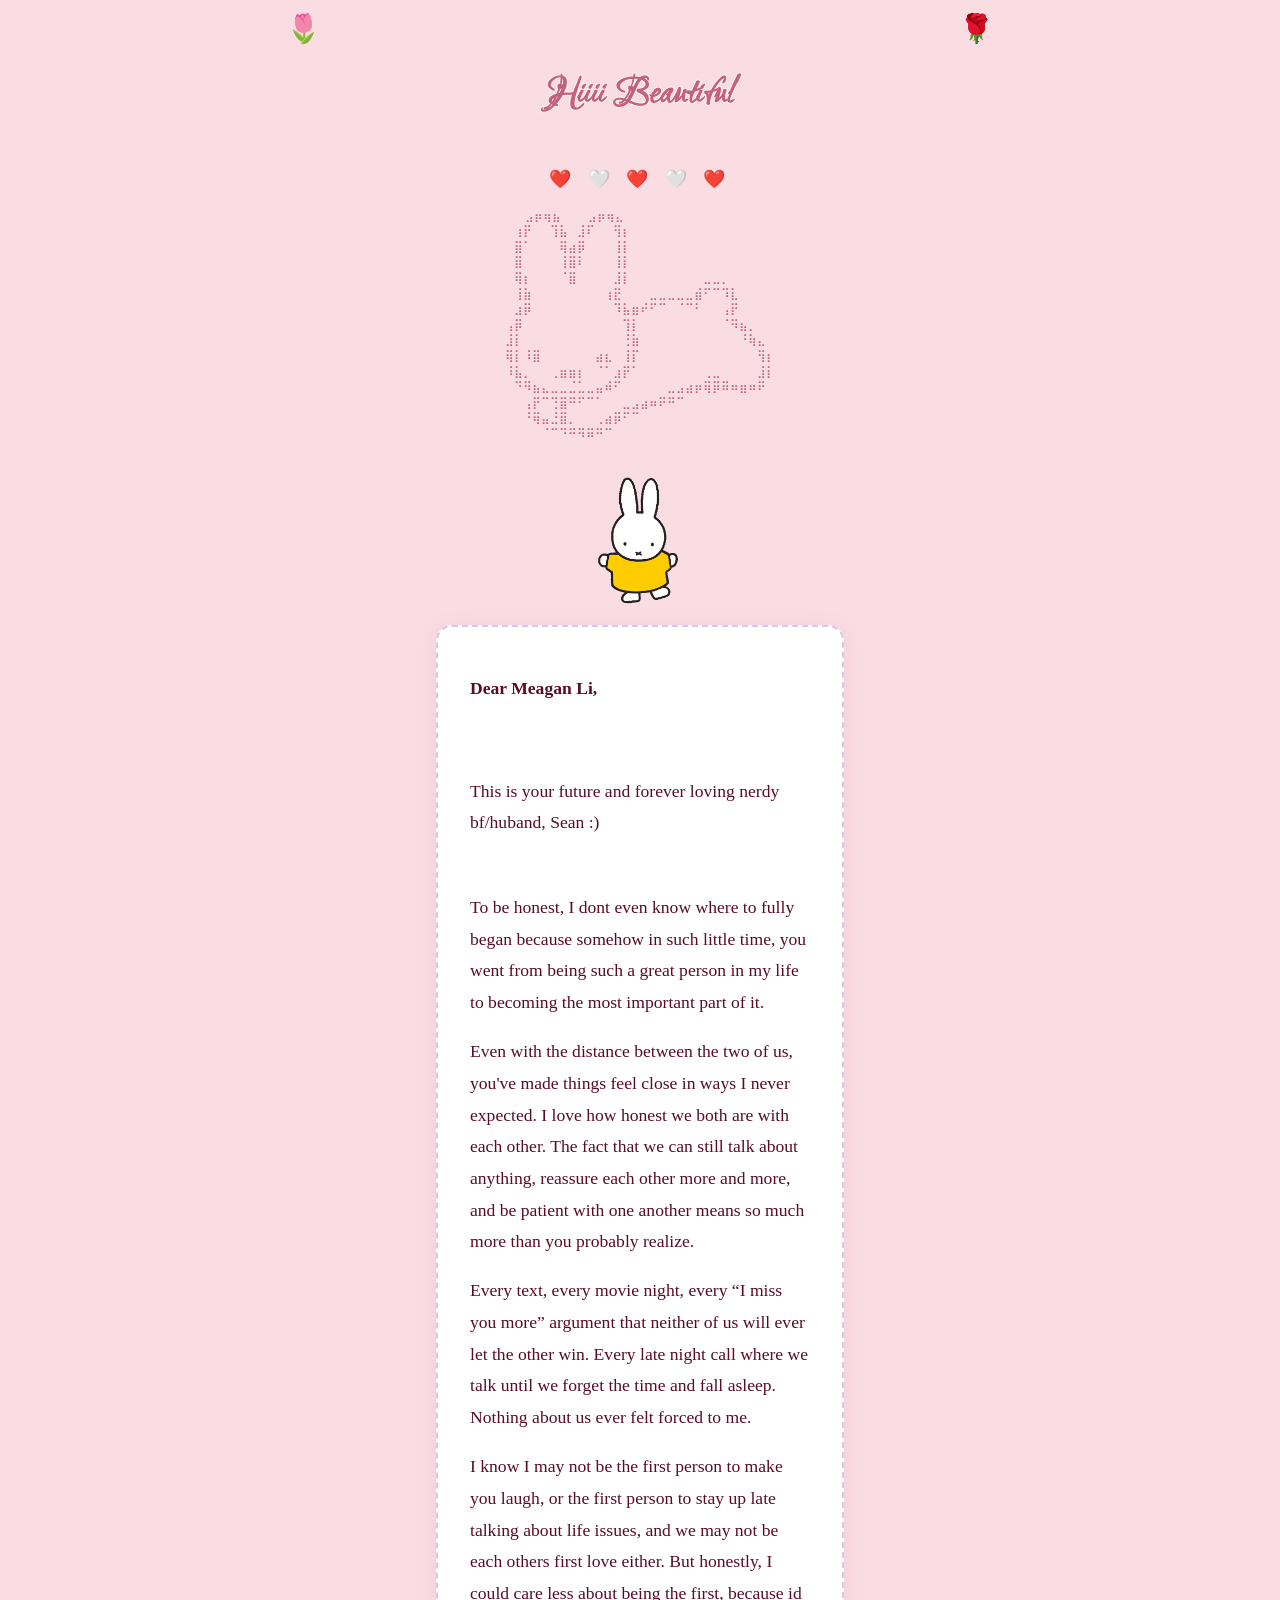
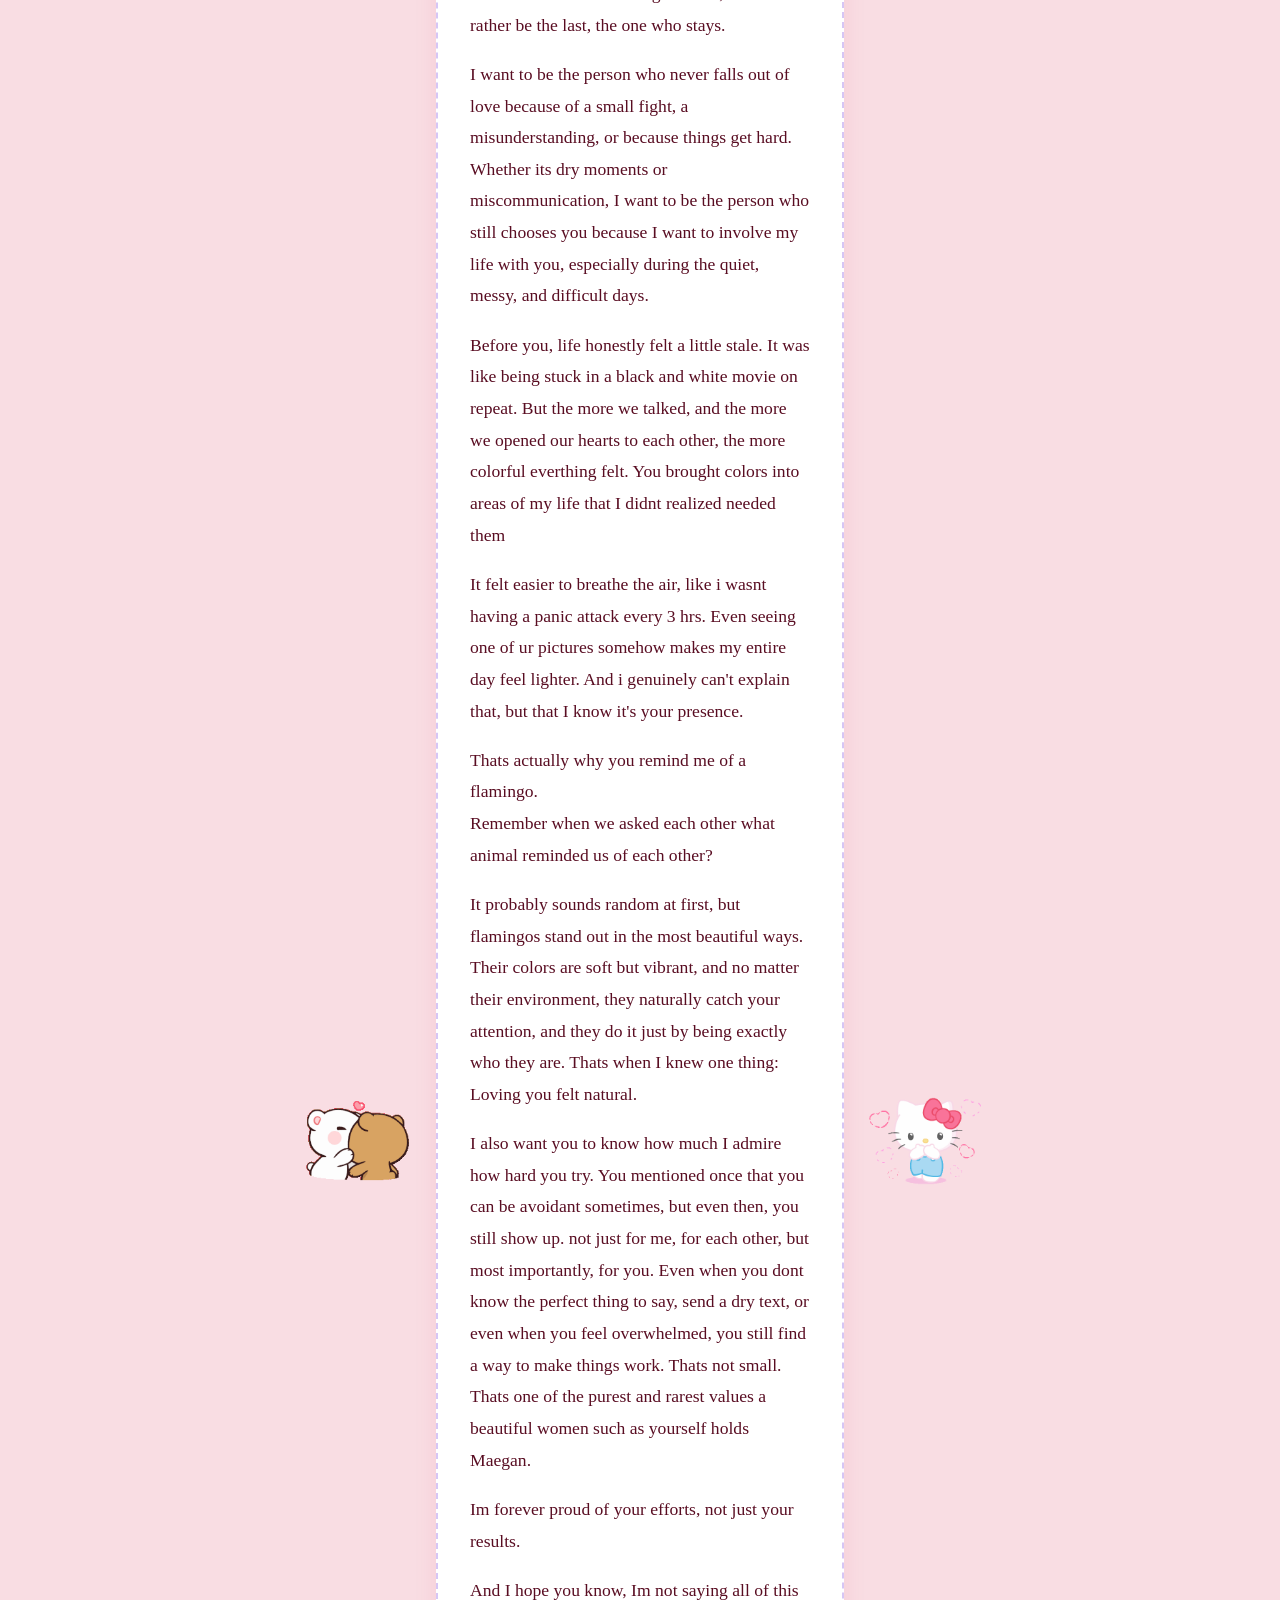
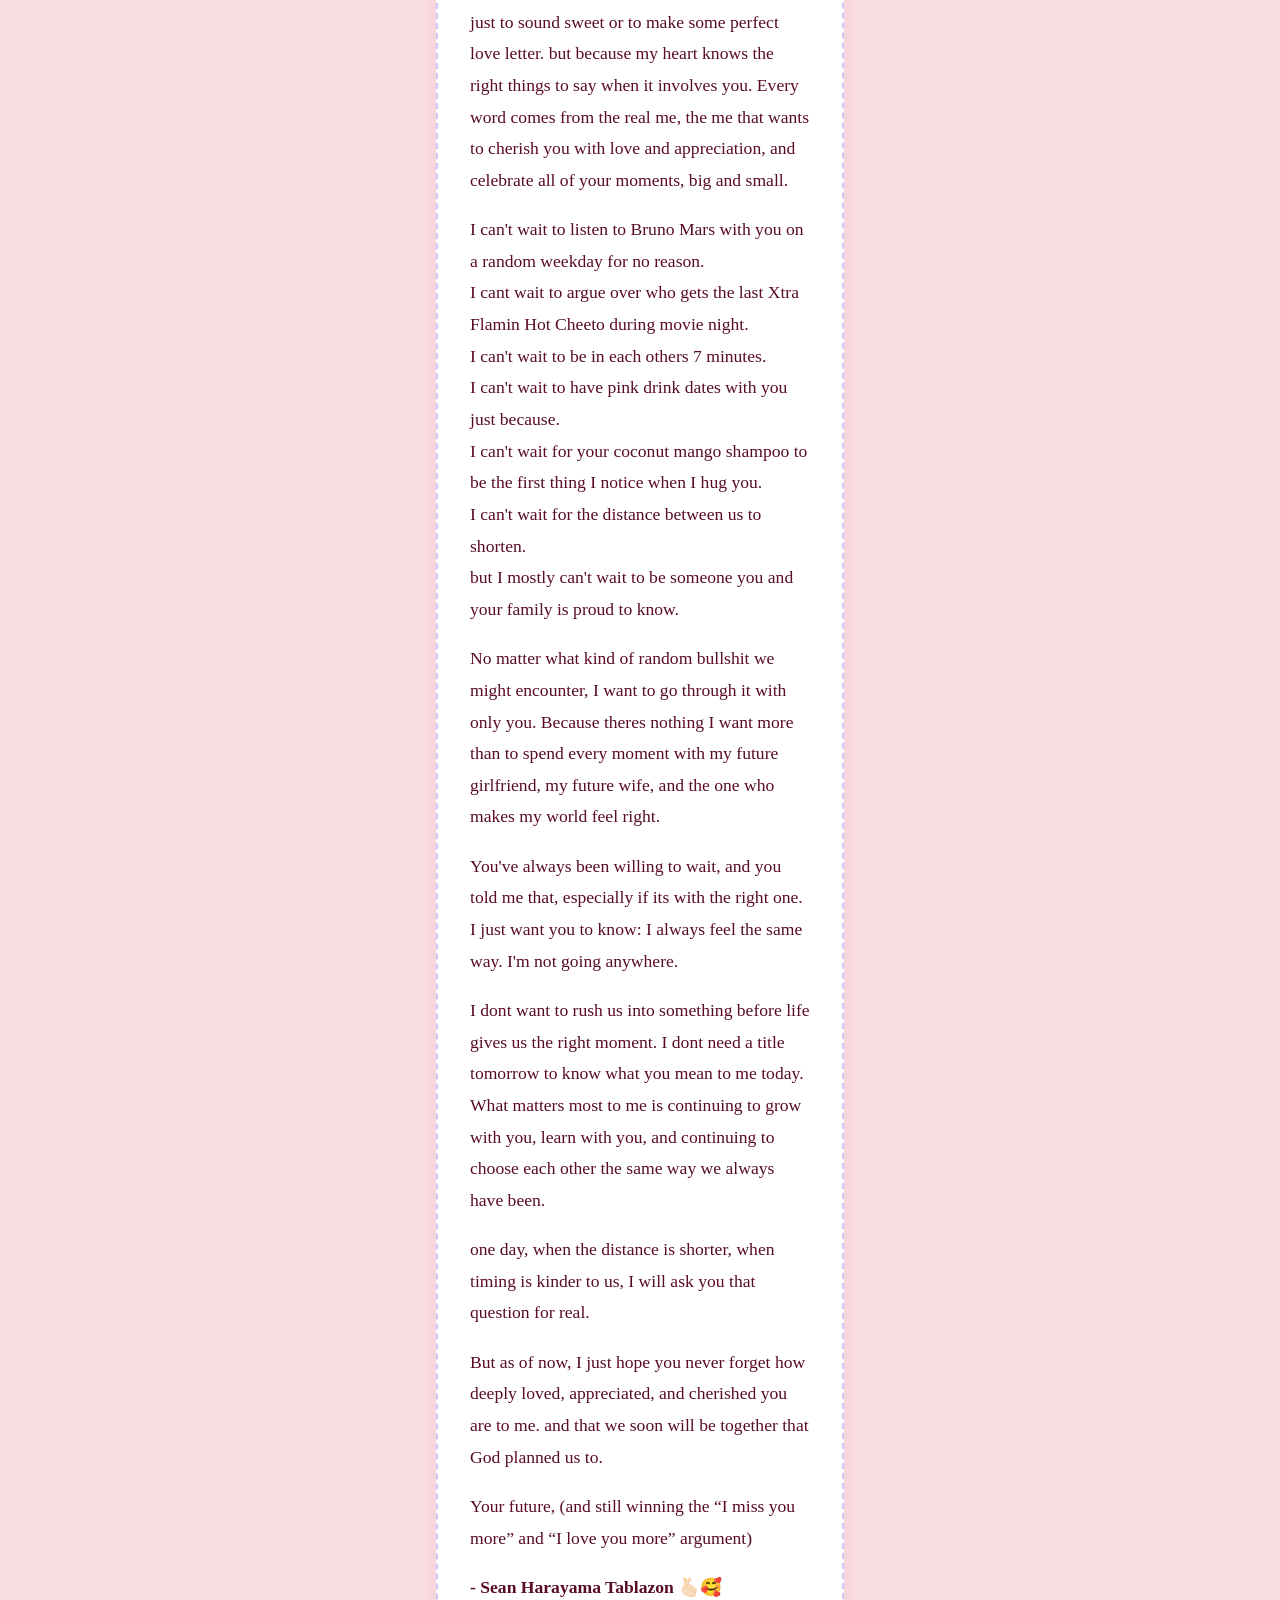
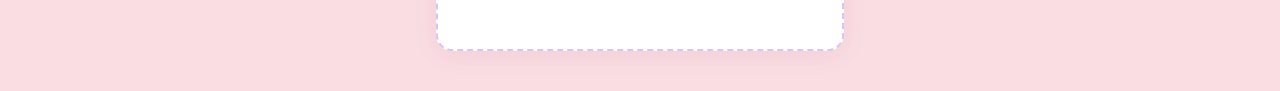
==== index.html @ 607452c9 "Add files via upload" ====
<!DOCTYPE html>
<html>
    <head>
        <title>For you maemae 🤍</title>

        <!-- this will load the google font "love light" so that h1 can be used for it-->
        <link rel="preconnect" href="https://fonts.googleapis.com">
        <link rel="preconnect" href="https://fonts.gstatic.com" crossorigin>
        <link href="https://fonts.googleapis.com/css2?family=Love+Light&display=swap" rel="stylesheet">
        
        <!-- This connects the html to CSS file so the page creates more clean and cute format -->
        <link rel="stylesheet" href="style.css">
    </head>
    <body>

        <!-- Corner Flowers: these sit in the corners -->
        <span class="corner tl">🌷</span>
        <span class="corner tr">🌹</span>

        <!-- Main title of the page -->
        <h1>Hiiii Beautiful</h1>

        <br />
        <!-- Floating hearts row -->
        <div class="hearts">
            <span>❤️</span>
            <span>🤍</span>
            <span>❤️</span>
            <span>🤍</span>
            <span>❤️</span>
        </div>

        <!-- Floating text art — the whole thing moves as one piece -->
        <div class="float-art">
            <pre>
   ⣠⡶⢶⣦⠀⠀⠀⣠⡶⢶⣄⠀⠀⠀⠀⠀⠀⠀⠀⠀⠀⠀⠀⠀⠀⠀⠀⠀
⠀⢰⡟⠀⠀⢹⣧⠀⣸⠏⠀⠀⢻⡆⠀⠀⠀⠀⠀⠀⠀⠀⠀⠀⠀⠀⠀⠀⠀⠀
⠀⣿⠁⠀⠀⠀⢿⣴⡿⠀⠀⠀⢸⡇⠀⠀⠀⠀⠀⠀⠀⠀⠀⠀⠀⠀⠀⠀⠀⠀
⠀⣿⠀⠀⠀⠀⢸⣿⠇⠀⠀⠀⢸⡇⠀⠀⠀⠀⠀⠀⠀⠀⠀⠀⠀⠀⠀⠀⠀⠀
⠀⢿⡆⠀⠀⠀⠈⣿⠀⠀⠀⠀⣸⡇⠀⠀⠀⠀⠀⠀⠀⠀⣀⣀⡀⠀⠀⠀⠀⠀
⠀⢸⣷⠀⠀⠀⠀⠀⠀⠀⠀⢰⣟⠀⠀⠀⣀⣀⣀⣀⣀⣾⠋⠉⠹⣇⠀⠀⠀⠀
⠀⣰⡿⠀⠀⠀⠀⠀⠀⠀⠀⠀⠹⣧⣶⠞⠋⠉⠀⠈⠉⠃⠀⠀⢠⡟⠀⠀⠀⠀
⢠⡿⠀⠀⠀⠀⠀⠀⠀⠀⠀⠀⠀⢹⡇⠀⠀⠀⠀⠀⠀⠀⠀⠀⠈⠻⣦⡀⠀⠀
⣸⡇⠀⠀⠀⠀⠀⠀⠀⠀⠀⠀⠀⢘⣷⠀⠀⠀⠀⠀⠀⠀⠀⠀⠀⠀⠘⢷⣄⠀
⢿⡇⠸⣿⠀⠀⠀⠀⠀⠀⣴⣆⠀⢸⡏⠀⠀⠀⠀⠀⠀⠀⠀⠀⠀⠀⠀⠀⢻⡆
⠸⣧⡀⠀⠀⢀⣶⣶⡆⠀⠈⠁⣰⡟⠁⠀⠀⠀⠀⠀⠀⠀⢀⣀⠀⠀⠀⠀⣸⡇
⠀⠙⠻⣦⣄⣀⣀⣈⣁⣀⣤⠾⠋⠀⠀⠀⠀⠀⣀⣠⣴⡶⢿⡿⠿⠶⣶⠶⠟⠀
⠀⠀⢠⡟⠉⢙⣿⠛⠋⠉⠁⠀⠀⣀⣠⣴⠶⠟⠛⠉⠀⠀⠀⠀⠀⠀⠀⠀⠀⠀
⠀⠀⠘⢿⣤⣘⣿⡀⠀⠀⢀⣴⡿⠋⠉⠀⠀⠀⠀⠀⠀⠀⠀⠀⠀⠀⠀⠀⠀⠀
⠀⠀⠀⠀⠈⠉⠙⠛⠻⠿⠛⠉⠀⠀⠀⠀⠀⠀⠀⠀⠀⠀⠀⠀⠀⠀⠀⠀⠀⠀
            </pre>
        </div>

        <!-- The GIF above the letter card (MIFFY) -->
        <div class="above-gif">
            <img src="miffy.gif" alt="miffy gif">
        </div>

        <div class="card-wrapper">
            <!-- Left Side GIF (MILK AND MOCHA)-->
            <img class="side-gif" 
            src="milk&mocha.gif"
            alt="milk&mocha">

            <!-- entire letter text itself -->
            <div class="letter">

                <h3>Dear Meagan Li,</h3><br /><br />
            
                <p>
                    This is your future and forever loving nerdy bf/huband, Sean :)
                </p> <br/>
                <p>
                    To be honest, I dont even know where to fully began because somehow in such little time, 
                    you went from being such a great person in my life to becoming the most important part of it.
                </p>
                <p>
                    Even with the distance between the two of us, you've made things feel close in ways I never expected.
                    I love how honest we both are with each other. The fact that we can still talk about anything, 
                    reassure each other more and more, and be patient with one another means so much more than you probably realize.
                </p>
                <p>
                    Every text, every movie night, every “I miss you more” argument that neither of us will ever let the other win. 
                    Every late night call where we talk until we forget the time and fall asleep. Nothing about us ever felt forced to me. 
                </p>
                <p>
                    I know I may not be the first person to make you laugh, or the first person to stay up late talking about life issues, 
                    and we may not be each others first love either. But honestly, I could care less about being the first, 
                    because id rather be the last, the one who stays. 
                </p>
                <p>
                    I want to be the person who never falls out of love because of a small fight, a misunderstanding, or because things get hard. 
                    Whether its dry moments or miscommunication, I want to be the person who still chooses you because I want to involve my life with you, 
                    especially during the quiet, messy, and difficult days.
                </p>
                <p>
                    Before you, life honestly felt a little stale. It was like being stuck in a black and white movie on repeat. 
                    But the more we talked, and the more we opened our hearts to each other, the more colorful everthing felt. 
                    You brought colors into areas of my life that I didnt realized needed them
                </p>
                <p>
                    It felt easier to breathe the air, like i wasnt having a panic attack every 3 hrs.
                    Even seeing one of ur pictures somehow makes my entire day feel lighter. 
                    And i genuinely can't explain that, but that I know it's your presence.
                </p>
                <p>
                    Thats actually why you remind me of a flamingo. <br/>
                    Remember when we asked each other what animal reminded us of each other?
                </p>
                <p>
                    It probably sounds random at first, but flamingos stand out in the most beautiful ways. 
                    Their colors are soft but vibrant, and no matter their environment, they naturally catch your attention, 
                    and they do it just by being exactly who they are. Thats when I knew one thing: Loving you felt natural.
                </p>
                <p>
                    I also want you to know how much I admire how hard you try. You mentioned once that you can be avoidant sometimes, 
                    but even then, you still show up. not just for me, for each other, but most importantly, for you. 
                    Even when you dont know the perfect thing to say, send a dry text, or even when you feel overwhelmed, you still find a way to make things work. 
                    Thats not small. Thats one of the purest and rarest values a beautiful women such as yourself holds Maegan.
                </p>
                <p>
                    Im forever proud of your efforts, not just your results.
                </p>
                <p>
                    And I hope you know, Im not saying all of this just to sound sweet or to make some perfect love letter. 
                    but because my heart knows the right things to say when it involves you. Every word comes from the real me, 
                    the me that wants to cherish you with love and appreciation, and celebrate all of your moments, big and small.
                </p>
                <p>
                    I can't wait to listen to Bruno Mars with you on a random weekday for no reason. <br/>
                    I cant wait to argue over who gets the last Xtra Flamin Hot Cheeto during movie night. <br/> 
                    I can't wait to be in each others 7 minutes.<br/> 
                    I can't wait to have pink drink dates with you just because. <br/>
                    I can't wait for your coconut mango shampoo to be the first thing I notice when I hug you.<br/>
                    I can't wait for the distance between us to shorten. <br/>
                    but I mostly can't wait to be someone you and your family is proud to know.<br/>
                </p>
                <p>
                    No matter what kind of random bullshit we might encounter, I want to go through it with only you. 
                    Because theres nothing I want more than to spend every moment with my future girlfriend, my future wife, 
                    and the one who makes my world feel right.
                </p>
                <p>
                    You've always been willing to wait, and you told me that, especially if its with the right one. 
                    I just want you to know: I always feel the same way. I'm not going anywhere. 
                </p>
                <p>
                    I dont want to rush us into something before life gives us the right moment. 
                    I dont need a title tomorrow to know what you mean to me today.
                    What matters most to me is continuing to grow with you, learn with you, 
                    and continuing to choose each other the same way we always have been.
                </p>
                <p>
                    one day, when the distance is shorter, when timing is kinder to us, I will ask you that question for real.
                </p>
                <p>
                    But as of now, I just hope you never forget how deeply loved, appreciated, and cherished you are to me. 
                    and that we soon will be together that God planned us to.
                </p>
                <p>
                    Your future, (and still winning the “I miss you more” and “I love you more” argument) <br/>
                </p>
                <h3>- Sean Harayama Tablazon 🫰🏻🥰</h3>
            </div> <!-- end of letter class scope -->

            <!-- right side GIF (HELLO KITTY)-->
            <img class="side-gif" 
            src="hellokittymissyou.gif"
            alt="helloKittyMissYou">
            
        </div> <!-- end of wrapper class scope -->
    </body>
</html>
---- style.css ----
/*
 Body - The whole page background
*/

body {
    background-color: #f9dde3; /* soft pink background for whole page*/
    font-family: Georgia, serif;
    color: #590D22;
    max-width: 700px;
    margin: 0 auto;
    padding: 40px 20px; /* breathing room at top/bottom and sides */
    position: relative; /* needed so corner flowers know where to anchor */ 
}

/*
    Corner Flowers

    position: absolute means "place me at the exact coords on page"

    px are showing distance from top and side edges
*/
.corner { position: absolute; font-size: 28px; }
.tl { top: 12px; left: 16px; }
.tr { top: 12px; right: 16px; } 

/* h1: the main page title */
h1 {
    font-family: 'Love Light', cursive; /* Google font loaded into HTML */
    font-size: 2.5rem; /* relative size */
    text-align: center; /* putting title aligned to the center */
    color: #c4627e; /* deep pink fill color of the letters */
    -webkit-text-stroke: 1.5px #ffffff; /* draws a lighter pink outline around the letters*/
    paint-order: stroke fill; /* making sure the filling sits on top of the stroke */
}

h3 {
    font-size: 1.1rem; /* slightly bigger than the default size */
    line-height: 1.8; /* space gap in between lines so its easy to read */
}

/* paragraph text inside the letter */
p {
    font-size: 1.1rem; /* slightly bigger than the default size */
    line-height: 1.8; /* space gap in between lines so its easy to read */
}

/* all GIF SETTINGS */
.above-gif {
    text-align: center; /* centers the gif horizontally */
    margin-bottom: 16px; /* gap between gid and the card below row */
}

.above-gif img {
  width: 130px;          /* controls how big the gif appears — change this freely 80 original */
  height: auto;         /* keeps the gif proportional when you resize width */
}

/* Card wrapper - flex container that puts (left gif | card letter | right gif) in one row */
.card-wrapper {
  display: flex;          /* lines children up side by side */
  align-items: center;    /* vertically centers the gifs with the card */
  gap: 16px;              /* space between the gifs and the card */
}

/* side GIF (LEFT AND RIGHT GIFS of card letter) */
.side-gif {
  width: 130px;       /* how wide each side gif is — adjust to taste 90 original*/
  height: auto;      /* stays proportional */
  flex-shrink: 0;    /* stops the gif from squishing when the screen is small */
}


/* creating border for the letter paper to add text */
.letter {
    background: #fff; /* main color for the paper background, just white */
    border: 2px dashed #D6C6F5; /* nice little outline design with dashes */
    border-radius: 16px; /* rounds the corners of the box */
    padding: 28px 32px; /* spaces inside the card between text and edges */
    box-shadow: 0 4px 24px rgba(201, 24, 74, 0.08); /* soft pink shadow behind the card */
  max-width: 480px; /* keeps the card from getting too wide */
  margin: 0 auto; /* centers the card */
}

/* extra feature to have the three hearts floating in a loop */
.hearts {
    text-align: center; /* keeps the overall hearts aligned in*/
    font-size: 18px; /* size of the heart emoji's */
    letter-spacing: 6px; /* spaces between each heart */
    margin-bottom: 20px; /* gap between the hearts and the letter card below */
}

/* each individual heart span gets the float animation */
.hearts span {
  display: inline-block; /* needed for transform/animation to work on inline elements */
  animation: float 2.4s ease-in-out infinite;  /* runs the float animation on a loop */
}

/* delays each heart slightly so they don't all move at the same time */
.hearts span:nth-child(2) { animation-delay: .4s; }
.hearts span:nth-child(3) { animation-delay: .8s; }

/* 
   FLOAT ANIMATION
   0% = start position
   50% = middle (moved up 8px)
   100% = back to start
 */
@keyframes float {
  0%, 100% { transform: translateY(0); }    /* sitting at normal position */
  50%       { transform: translateY(-8px); } /* floated up 8 pixels */
}


/* floating text art — floats as one whole piece */
.float-art {
  text-align: center;
  margin-bottom: 16px;
}

.float-art pre {
  display: inline-block;        /* shrinks to fit the art, not the full width */
  font-size: 0.75rem;           /* adjust size — smaller = more delicate looking */
  line-height: 1.3;             /* tightens the rows so it looks like one shape */
  color: #c4627e;               /* matches your pink theme */
  animation: float 2.4s ease-in-out infinite;  /* same float animation you already have */
  margin: 0 auto;
}
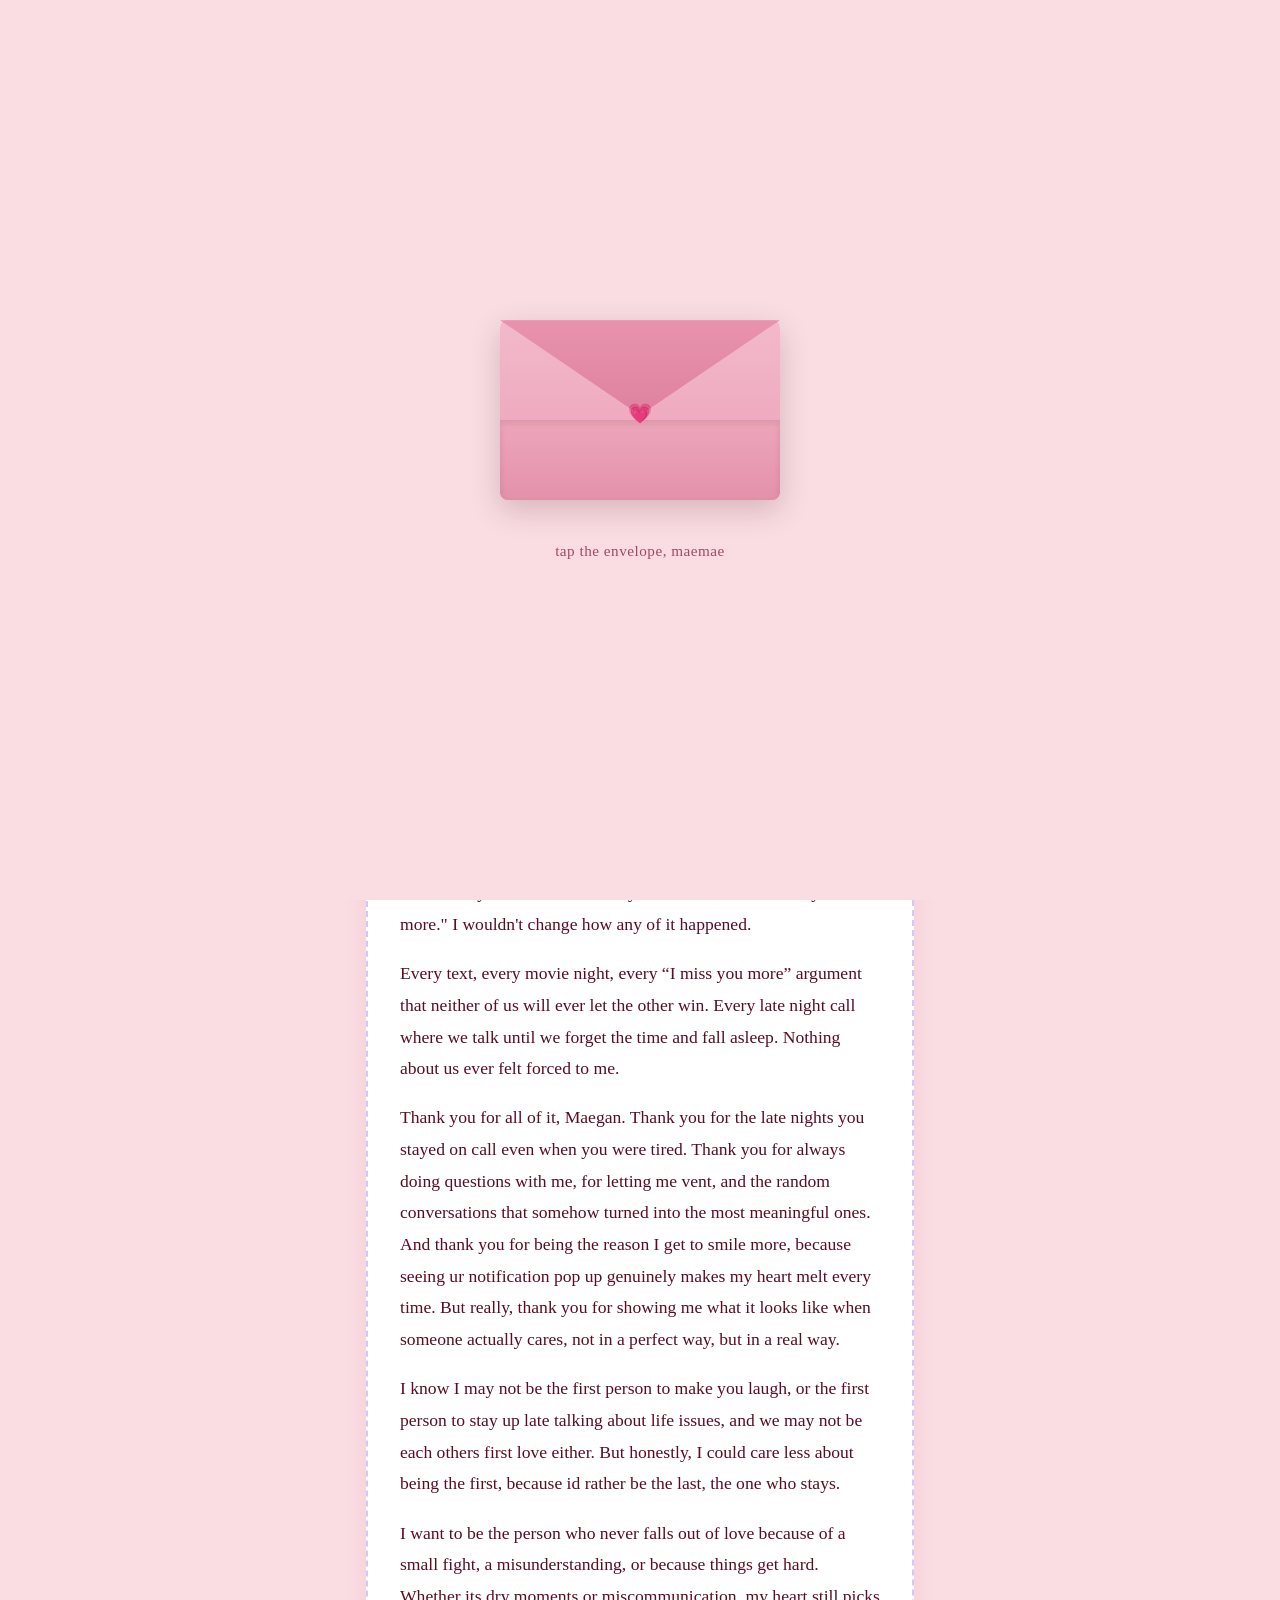
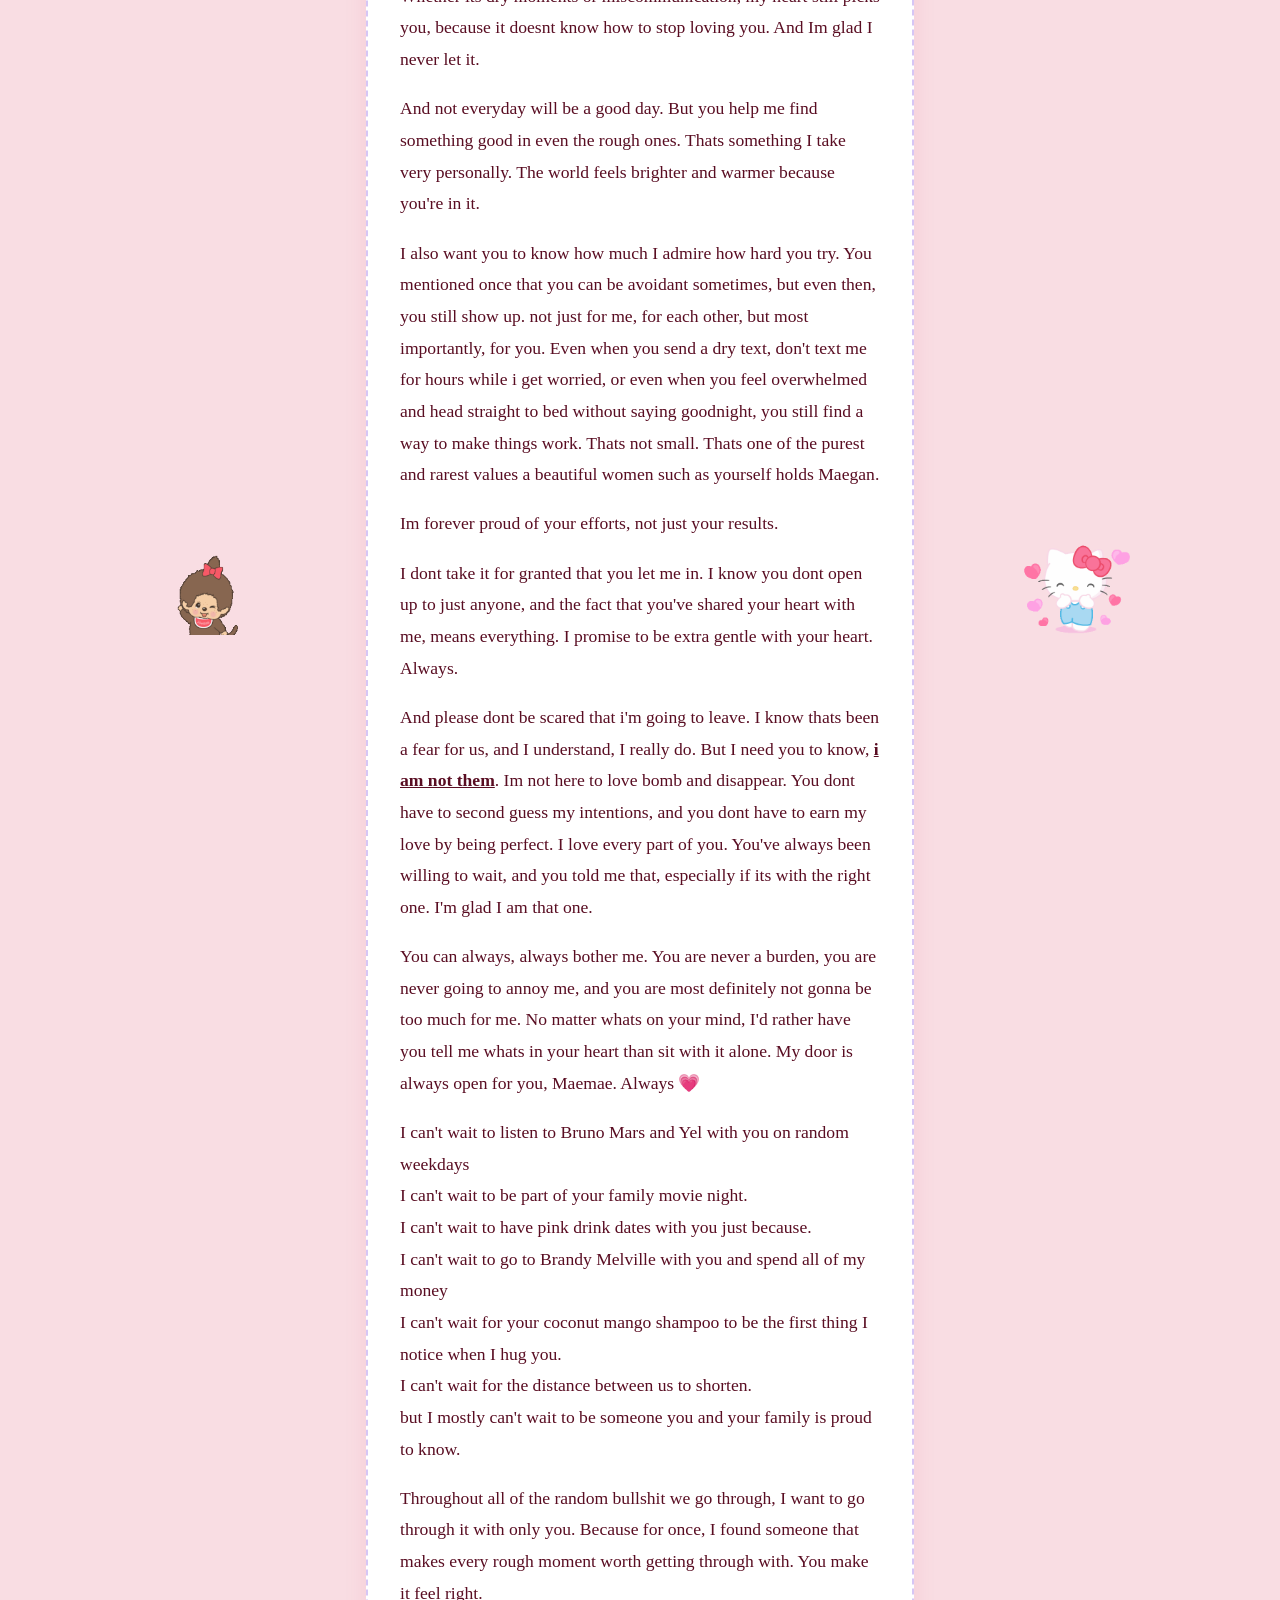
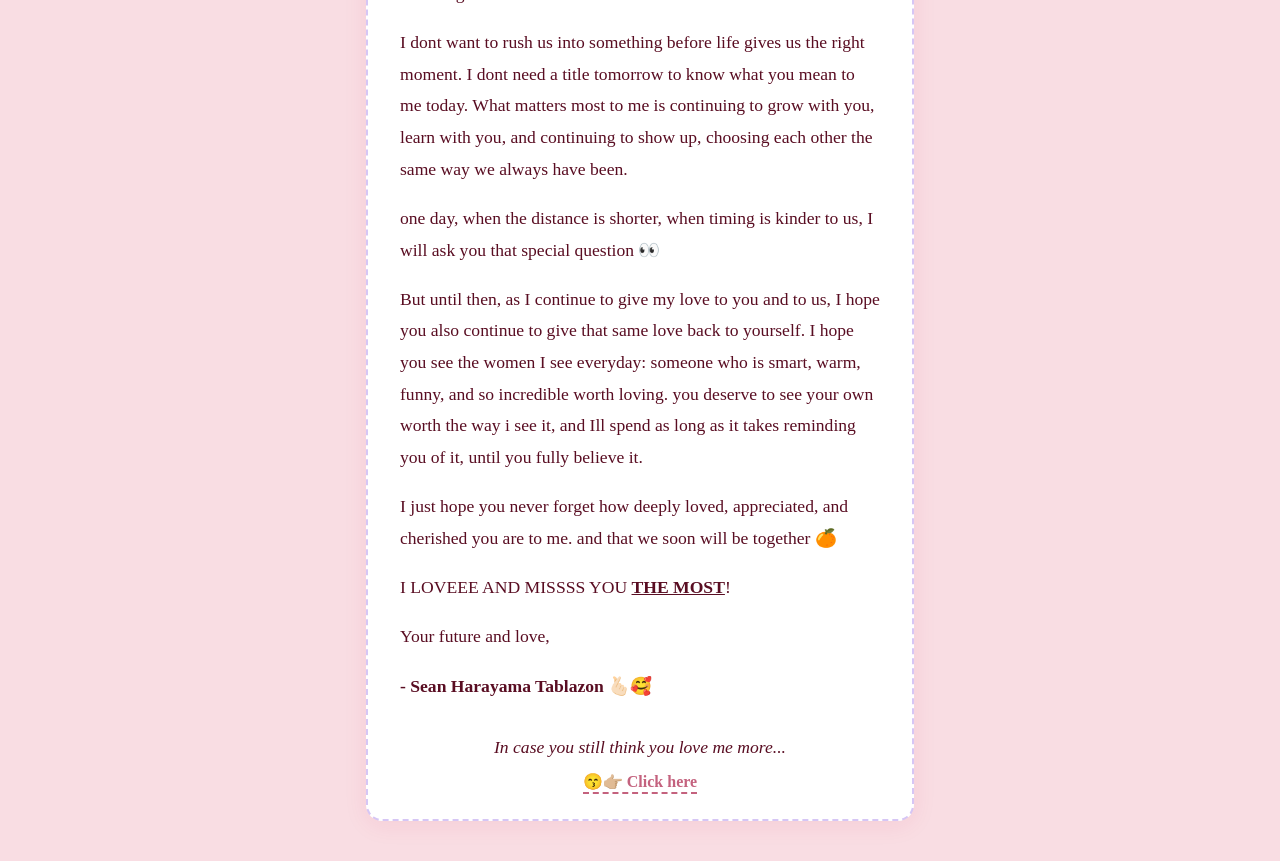
==== commit ca7ae623: "Add files via upload" ====
--- a/index.html
+++ b/index.html
@@ -6,12 +6,37 @@
         <!-- this will load the google font "love light" so that h1 can be used for it-->
         <link rel="preconnect" href="https://fonts.googleapis.com">
         <link rel="preconnect" href="https://fonts.gstatic.com" crossorigin>
-        <link href="https://fonts.googleapis.com/css2?family=Love+Light&display=swap" rel="stylesheet">
+        <link href="https://fonts.googleapis.com/css2?family=Quicksand:wght@700&display=swap" rel="stylesheet">
+
         
         <!-- This connects the html to CSS file so the page creates more clean and cute format -->
         <link rel="stylesheet" href="style.css">
     </head>
     <body>
+
+        <!-- ============================= -->
+        <!-- ENVELOPE INTRO OVERLAY -->
+        <!-- Sits on top of everything else until clicked, then opens and reveals the page underneath -->
+        <!-- ============================= -->
+        <div class="envelope-overlay" id="envelopeOverlay">
+            <div class="envelope-scene">
+                <div class="envelope" id="envelope">
+                    <!-- solid envelope body (the base rectangle) -->
+                    <div class="envelope-body"></div>
+                    <!-- white letter, mostly tucked behind the pocket, just a sliver peeks out under the flap -->
+                    <div class="letter-inside">
+                        <span>🤍</span>
+                    </div>
+                    <!-- front pocket — sits on top of the letter so it reads as "inside" the envelope, not floating below it -->
+                    <div class="envelope-pocket"></div>
+                    <!-- the triangular flap that folds down over the top, this is what animates open -->
+                    <div class="envelope-flap"></div>
+                    <!-- little heart "seal" sitting at the tip of the flap -->
+                    <div class="envelope-seal">💗</div>
+                </div>
+                <p class="envelope-hint" id="envelopeHint">tap the envelope, maemae</p>
+            </div>
+        </div>
 
         <!-- Corner Flowers: these sit in the corners -->
         <span class="corner tl">🌷</span>
@@ -31,6 +56,7 @@
         </div>
 
         <!-- Floating text art — the whole thing moves as one piece -->
+        <!--
         <div class="float-art">
             <pre>
    ⣠⡶⢶⣦⠀⠀⠀⣠⡶⢶⣄⠀⠀⠀⠀⠀⠀⠀⠀⠀⠀⠀⠀⠀⠀⠀⠀⠀
@@ -50,6 +76,7 @@
 ⠀⠀⠀⠀⠈⠉⠙⠛⠻⠿⠛⠉⠀⠀⠀⠀⠀⠀⠀⠀⠀⠀⠀⠀⠀⠀⠀⠀⠀⠀
             </pre>
         </div>
+        -->
 
         <!-- The GIF above the letter card (MIFFY) -->
         <div class="above-gif">
@@ -59,8 +86,8 @@
         <div class="card-wrapper">
             <!-- Left Side GIF (MILK AND MOCHA)-->
             <img class="side-gif" 
-            src="milk&mocha.gif"
-            alt="milk&mocha">
+            src="monchhichi-love-you.gif"
+            alt="monchhichi">
 
             <!-- entire letter text itself -->
             <div class="letter">
@@ -68,20 +95,41 @@
                 <h3>Dear Meagan Li,</h3><br /><br />
             
                 <p>
-                    This is your future and forever loving nerdy bf/huband, Sean :)
+                    This is your future and forever loving nerdy bf/huband, Sean 😙😎
                 </p> <br/>
                 <p>
-                    To be honest, I dont even know where to fully began because somehow in such little time, 
+                    Happy National GF's day my love!
+                </p>
+                <p>
+                    To be honest, I dont even know where to start, because theres just so much to talk about. 
                     you went from being such a great person in my life to becoming the most important part of it.
                 </p>
                 <p>
-                    Even with the distance between the two of us, you've made things feel close in ways I never expected.
+                    Its actually kind of funny, when we were still just friends catching up every now and then, we'd both talk about how hard love was. 
+                    How we couldn't seem to find it. And the whole time, it was right in front of us. I love how we started as friends, 
+                    how we went from "I care about you more" to "I miss you more" to now "I love you more." I wouldn't change how any of it happened.
+                </p>
+                <!-- 
+                <p>
+                    Even with the distance between the two of us, you've made things feel close.
                     I love how honest we both are with each other. The fact that we can still talk about anything, 
                     reassure each other more and more, and be patient with one another means so much more than you probably realize.
                 </p>
+                -->
                 <p>
                     Every text, every movie night, every “I miss you more” argument that neither of us will ever let the other win. 
                     Every late night call where we talk until we forget the time and fall asleep. Nothing about us ever felt forced to me. 
+                </p>
+                <!--- lines archived in paragraph below:
+                    Thank you for being the reason I wanna wake up two hrs early to catch you before u start ur day. 
+
+                -->
+                <p>
+                    Thank you for all of it, Maegan. Thank you for the late nights you stayed on call even when you were tired. 
+                    Thank you for always doing questions with me, for letting me vent, and the 
+                    random conversations that somehow turned into the most meaningful ones. 
+                    And thank you for being the reason I get to smile more, because seeing ur notification pop up genuinely makes my heart melt every time.
+                    But really, thank you for showing me what it looks like when someone actually cares, not in a perfect way, but in a real way.
                 </p>
                 <p>
                     I know I may not be the first person to make you laugh, or the first person to stay up late talking about life issues, 
@@ -90,77 +138,120 @@
                 </p>
                 <p>
                     I want to be the person who never falls out of love because of a small fight, a misunderstanding, or because things get hard. 
-                    Whether its dry moments or miscommunication, I want to be the person who still chooses you because I want to involve my life with you, 
-                    especially during the quiet, messy, and difficult days.
-                </p>
-                <p>
-                    Before you, life honestly felt a little stale. It was like being stuck in a black and white movie on repeat. 
-                    But the more we talked, and the more we opened our hearts to each other, the more colorful everthing felt. 
-                    You brought colors into areas of my life that I didnt realized needed them
-                </p>
-                <p>
-                    It felt easier to breathe the air, like i wasnt having a panic attack every 3 hrs.
-                    Even seeing one of ur pictures somehow makes my entire day feel lighter. 
-                    And i genuinely can't explain that, but that I know it's your presence.
-                </p>
+                    Whether its dry moments or miscommunication,
+                    my heart still picks you, because it doesnt know how to stop loving you. And Im glad I never let it.
+                </p>
+                <p>
+                    And not everyday will be a good day. But you help me find something good in even the rough ones. Thats 
+                    something I take very personally. The world feels brighter and warmer because you're in it.
+                </p>
+                <!-- 
                 <p>
                     Thats actually why you remind me of a flamingo. <br/>
                     Remember when we asked each other what animal reminded us of each other?
                 </p>
                 <p>
-                    It probably sounds random at first, but flamingos stand out in the most beautiful ways. 
-                    Their colors are soft but vibrant, and no matter their environment, they naturally catch your attention, 
+                    It probably sounds random at first, but 
+                    their colors are soft but vibrant, and no matter their environment, they naturally catch your attention, 
                     and they do it just by being exactly who they are. Thats when I knew one thing: Loving you felt natural.
                 </p>
+                -->
                 <p>
                     I also want you to know how much I admire how hard you try. You mentioned once that you can be avoidant sometimes, 
                     but even then, you still show up. not just for me, for each other, but most importantly, for you. 
-                    Even when you dont know the perfect thing to say, send a dry text, or even when you feel overwhelmed, you still find a way to make things work. 
+                    Even when you send a dry text, don't text me for hours while i get worried, or even when you feel overwhelmed and 
+                    head straight to bed without saying goodnight, 
+                    you still find a way to make things work. 
                     Thats not small. Thats one of the purest and rarest values a beautiful women such as yourself holds Maegan.
                 </p>
                 <p>
                     Im forever proud of your efforts, not just your results.
                 </p>
                 <p>
+                    I dont take it for granted that you let me in. 
+                    I know you dont open up to just anyone, and the fact that you've 
+                    shared your heart with me, means everything. I promise to be extra gentle with your heart. Always.
+                </p>
+                <p>
+                    And please dont be scared that i'm going to leave. I know thats been a fear for us, and I understand, I really do. 
+                    But I need you to know, <u><strong>i am not them</strong></u>. Im not here to love bomb and disappear. 
+                    You dont have to second guess my intentions, and you dont have to earn my love by being perfect. I love every part of you. 
+                    You've always been willing to wait, and you told me that, especially if its with the right one. I'm glad I am that one.
+                </p>
+                <p>
+                    You can always, always bother me. You are never a burden, you are never going to annoy me, and you 
+                    are most definitely not gonna be too much for me. No matter whats on your mind, I'd rather have 
+                    you tell me whats in your heart than sit with it alone. My door is always open for you, Maemae. Always 💗
+                </p>
+                <!--
+                <p>
                     And I hope you know, Im not saying all of this just to sound sweet or to make some perfect love letter. 
-                    but because my heart knows the right things to say when it involves you. Every word comes from the real me, 
+                    but because my heart knows the right things to say when it involves you. 
+                    what i say may not always sound perfect, but its pure and honest. And maybe thats what makes it perfect. 
+                    Every word comes from the real me, 
                     the me that wants to cherish you with love and appreciation, and celebrate all of your moments, big and small.
                 </p>
-                <p>
-                    I can't wait to listen to Bruno Mars with you on a random weekday for no reason. <br/>
-                    I cant wait to argue over who gets the last Xtra Flamin Hot Cheeto during movie night. <br/> 
-                    I can't wait to be in each others 7 minutes.<br/> 
+                -->
+                <p>
+                    I can't wait to listen to Bruno Mars and Yel with you on random weekdays <br/>
+                    <!-- I can't wait to always wait for your notifications and calls <br/> -->
+                    <!-- I can't wait to argue over who gets the last Xtra Flamin Hot Cheeto during movie night. <br/> -->
+                    I can't wait to be part of your family movie night. <br/>
+                    <!-- I can't wait to be in each others 7 minutes.<br/> -->
                     I can't wait to have pink drink dates with you just because. <br/>
+                    I can't wait to go to Brandy Melville with you and spend all of my money <br/>
                     I can't wait for your coconut mango shampoo to be the first thing I notice when I hug you.<br/>
+                    <!-- I can't wait to always hold ur hand, and be by ur presence <br/> -->
                     I can't wait for the distance between us to shorten. <br/>
                     but I mostly can't wait to be someone you and your family is proud to know.<br/>
                 </p>
                 <p>
-                    No matter what kind of random bullshit we might encounter, I want to go through it with only you. 
-                    Because theres nothing I want more than to spend every moment with my future girlfriend, my future wife, 
+                    Throughout all of the random bullshit we go through, I want to go through it with only you. 
+                    Because for once, I found someone that makes every rough moment worth getting through with. 
+                    You make it feel right.
+                    <!--
+                    theres nothing I want more than to spend every moment with my future girlfriend, my future wife, 
                     and the one who makes my world feel right.
-                </p>
-                <p>
-                    You've always been willing to wait, and you told me that, especially if its with the right one. 
-                    I just want you to know: I always feel the same way. I'm not going anywhere. 
+                    -->
                 </p>
                 <p>
                     I dont want to rush us into something before life gives us the right moment. 
                     I dont need a title tomorrow to know what you mean to me today.
                     What matters most to me is continuing to grow with you, learn with you, 
-                    and continuing to choose each other the same way we always have been.
-                </p>
-                <p>
-                    one day, when the distance is shorter, when timing is kinder to us, I will ask you that question for real.
-                </p>
-                <p>
-                    But as of now, I just hope you never forget how deeply loved, appreciated, and cherished you are to me. 
-                    and that we soon will be together that God planned us to.
-                </p>
-                <p>
-                    Your future, (and still winning the “I miss you more” and “I love you more” argument) <br/>
-                </p>
+                    and continuing to show up, choosing each other the same way we always have been.
+                </p>
+                <p>
+                    one day, when the distance is shorter, when timing is kinder to us, I will ask you that special question 👀
+                </p>
+                <p>
+                    But until then, as I continue to give my love to you and to us, 
+                    I hope you also continue to give that same love back to yourself. 
+                    I hope you see the women I see everyday: someone who is smart, warm, 
+                    funny, and so incredible worth loving. 
+                    you deserve to see your own worth the way i see it, and Ill spend as long as 
+                    it takes reminding you of it, until you fully believe it.
+                </p>
+                <p>
+                    I just hope you never forget how deeply loved, appreciated, and cherished you are to me. 
+                    and that we soon will be together 🍊
+                </p>
+                <p> I LOVEEE AND MISSSS YOU <strong><u>THE MOST</u></strong>!</p>
+                <p>
+                    Your future and love, <br/>
+                </p>
+
                 <h3>- Sean Harayama Tablazon 🫰🏻🥰</h3>
+
+
+                <div class="proof-link">
+                    <p>
+                        In case you still think you love me more...
+                    </p>
+
+                    <a href="proof.html"> 
+                        😙👉🏼 Click here
+                    </a>
+                </div>
             </div> <!-- end of letter class scope -->
 
             <!-- right side GIF (HELLO KITTY)-->
@@ -169,5 +260,32 @@
             alt="helloKittyMissYou">
             
         </div> <!-- end of wrapper class scope -->
+
+        <script>
+            // Handles the envelope intro: click to open, then the whole overlay
+            // fades away so the letter page underneath is revealed.
+            const envelope = document.getElementById('envelope');
+            const overlay = document.getElementById('envelopeOverlay');
+            const hint = document.getElementById('envelopeHint');
+
+            envelope.addEventListener('click', () => {
+                // prevent double-clicking from restarting the animation
+                if (envelope.classList.contains('open')) return;
+
+                envelope.classList.add('open');
+                hint.style.opacity = '0';
+
+                // wait for the flap + letter animation to finish, then fade the whole overlay out
+                setTimeout(() => {
+                    overlay.classList.add('fade-out');
+                }, 1400);
+
+                // after the fade finishes, remove the overlay from the page completely
+                // so it doesn't block clicks/scrolling on the letter underneath
+                setTimeout(() => {
+                    overlay.style.display = 'none';
+                }, 2200);
+            });
+        </script>
     </body>
 </html>
--- a/style.css
+++ b/style.css
@@ -6,7 +6,7 @@
     background-color: #f9dde3; /* soft pink background for whole page*/
     font-family: Georgia, serif;
     color: #590D22;
-    max-width: 700px;
+    max-width: 1000px;
     margin: 0 auto;
     padding: 40px 20px; /* breathing room at top/bottom and sides */
     position: relative; /* needed so corner flowers know where to anchor */ 
@@ -25,7 +25,7 @@
 
 /* h1: the main page title */
 h1 {
-    font-family: 'Love Light', cursive; /* Google font loaded into HTML */
+    font-family: 'Quicksand', cursive; /* Google font loaded into HTML */
     font-size: 2.5rem; /* relative size */
     text-align: center; /* putting title aligned to the center */
     color: #c4627e; /* deep pink fill color of the letters */
@@ -77,8 +77,8 @@
     border-radius: 16px; /* rounds the corners of the box */
     padding: 28px 32px; /* spaces inside the card between text and edges */
     box-shadow: 0 4px 24px rgba(201, 24, 74, 0.08); /* soft pink shadow behind the card */
-  max-width: 480px; /* keeps the card from getting too wide */
-  margin: 0 auto; /* centers the card */
+    max-width: 480px; /* keeps the card from getting too wide */
+    margin: 0 auto; /* centers the card */
 }
 
 /* extra feature to have the three hearts floating in a loop */
@@ -126,4 +126,179 @@
   margin: 0 auto;
 }
 
-
+/* proof html section */
+
+.proof-link {
+    text-align: center;
+    margin-top: 30px;
+}
+
+.proof-link p {
+    margin-bottom: 8px;
+    font-style: italic;
+}
+
+.proof-link a {
+    color: #c4627e;
+    font-weight: bold;
+    text-decoration: none;
+    border-bottom: 2px dashed #c4627e;
+    padding-bottom: 2px;
+    transition: 0.3s;
+}
+
+.proof-link a:hover {
+    opacity: 0.7;
+}
+
+.gallery {
+    display: flex;
+    flex-direction: column;
+    gap: 20px;
+    align-items: center;
+}
+
+.gallery img {
+    width: 100%;
+    max-width: 500px;
+    border-radius: 12px;
+}
+
+
+
+/* ============================= */
+/* ENVELOPE INTRO OVERLAY */
+/* Covers the whole page until clicked, then opens + fades to reveal the letter underneath */
+/* ============================= */
+
+.envelope-overlay {
+    position: fixed;
+    inset: 0;
+    background: #f9dde3; /* matches the page background so the reveal feels seamless */
+    display: flex;
+    align-items: center;
+    justify-content: center;
+    z-index: 999;
+    transition: opacity 0.8s ease;
+}
+
+.envelope-overlay.fade-out {
+    opacity: 0;
+    pointer-events: none; /* so it stops blocking clicks once its invisible */
+}
+
+.envelope-scene {
+    display: flex;
+    flex-direction: column;
+    align-items: center;
+    gap: 22px;
+}
+
+.envelope {
+    position: relative;
+    width: 280px;
+    height: 180px;
+    cursor: pointer;
+    perspective: 1000px; /* gives the flap somewhere to "fold" into when it rotates */
+    overflow: visible; /* the flap needs to rotate outside the box, and the letter needs to rise above it */
+}
+
+/* the solid rectangle base of the envelope — this is what makes it read as an envelope body */
+.envelope-body {
+    position: absolute;
+    top: 0; left: 0;
+    width: 100%;
+    height: 100%;
+    background: linear-gradient(#f3b9cb, #eb9fb8);
+    border-radius: 8px;
+    box-shadow: 0 10px 30px rgba(89, 13, 34, 0.2);
+    z-index: 1;
+}
+
+/* the white letter card — fully hidden until the envelope is opened, so nothing white shows beforehand */
+.letter-inside {
+    position: absolute;
+    left: 85px;
+    right: 85px;
+    top: 78px;
+    height: 96px;
+    background: #fff;
+    border-radius: 4px;
+    box-shadow: 0 4px 12px rgba(0, 0, 0, 0.12);
+    z-index: 2;
+    display: flex;
+    align-items: center;
+    justify-content: center;
+    font-size: 1.6rem;
+    opacity: 0;
+    transform: translateY(0);
+    transition: transform 1s ease 0.3s, opacity 0.5s ease 0.3s;
+}
+
+/* the front pocket of the envelope — sits on top of the letter's lower half so it looks tucked inside, not floating below */
+.envelope-pocket {
+    position: absolute;
+    left: 0; right: 0; bottom: 0;
+    top: 100px;
+    background: linear-gradient(#eda6bb, #e491ab);
+    border-radius: 0 0 8px 8px;
+    box-shadow: inset 0 3px 6px rgba(89, 13, 34, 0.12);
+    z-index: 3;
+}
+
+/* the top flap — a single clean triangle folding down, using clip-path instead of the old border trick */
+.envelope-flap {
+    position: absolute;
+    top: 0; left: 0;
+    width: 100%;
+    height: 108px;
+    background: linear-gradient(#e893ae, #dd7f9d);
+    clip-path: polygon(0 0, 100% 0, 50% 88%);
+    transform-origin: top center;
+    transition: transform 0.9s ease;
+    box-shadow: 0 2px 6px rgba(89, 13, 34, 0.15);
+    z-index: 4;
+}
+
+/* small heart seal sitting right at the tip of the flap, like a wax seal */
+.envelope-seal {
+    position: absolute;
+    top: 82px;
+    left: 50%;
+    transform: translateX(-50%);
+    font-size: 1.2rem;
+    z-index: 5;
+    transition: opacity 0.3s ease, transform 0.3s ease;
+}
+
+/* OPEN STATE — triggered by JS adding .open to #envelope on click */
+.envelope.open .envelope-flap {
+    transform: rotateX(180deg);
+    z-index: 0; /* drops behind the body once flipped back so the letter can rise past it */
+}
+
+.envelope.open .envelope-seal {
+    opacity: 0;
+    transform: translateX(-50%) translateY(-16px);
+}
+
+.envelope.open .letter-inside {
+    opacity: 1;
+    transform: translateY(-190px) scale(1.05);
+    z-index: 6; /* rises above the pocket once it's on its way out */
+}
+
+.envelope-hint {
+    text-align: center;
+    font-family: Georgia, serif;
+    color: #a34964;
+    font-size: 0.95rem;
+    letter-spacing: 0.5px;
+    transition: opacity 0.4s ease;
+    animation: bob 1.6s ease-in-out infinite;
+}
+
+@keyframes bob {
+    0%, 100% { transform: translateY(0); }
+    50%      { transform: translateY(4px); }
+}
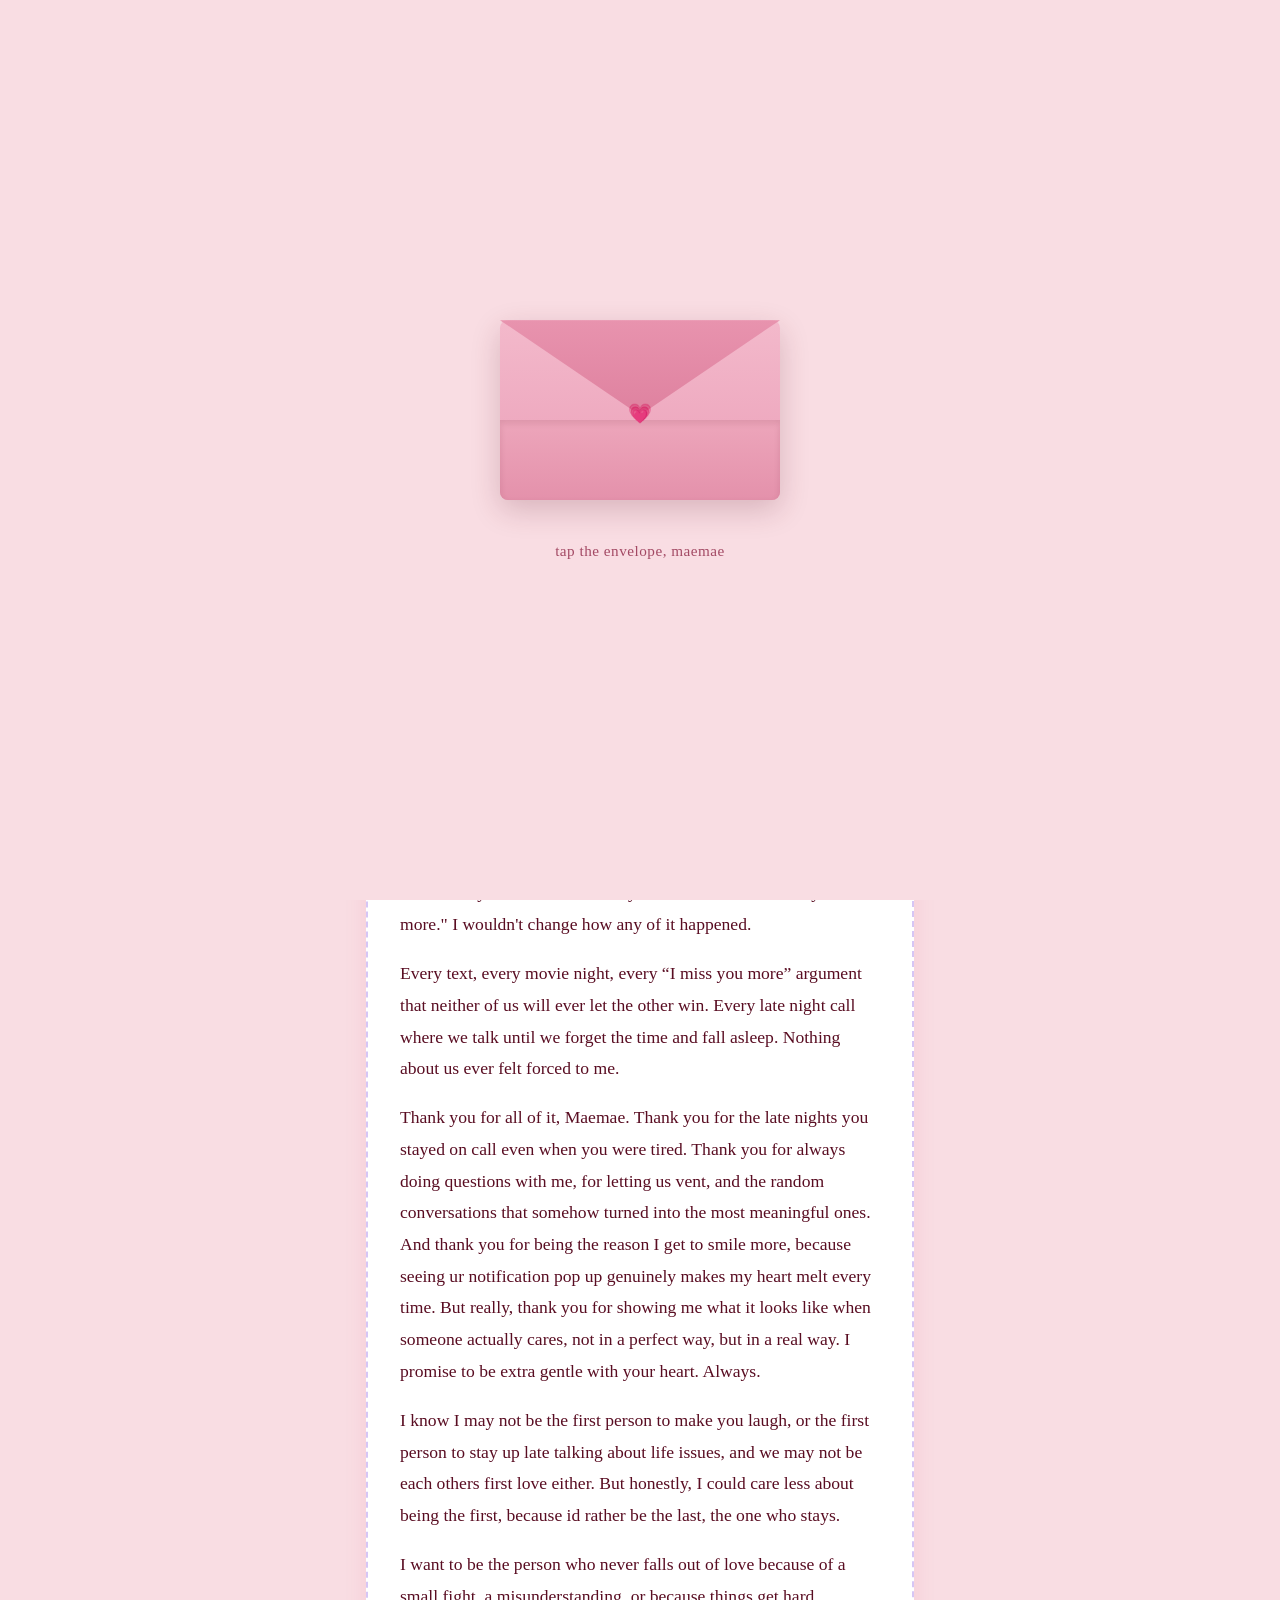
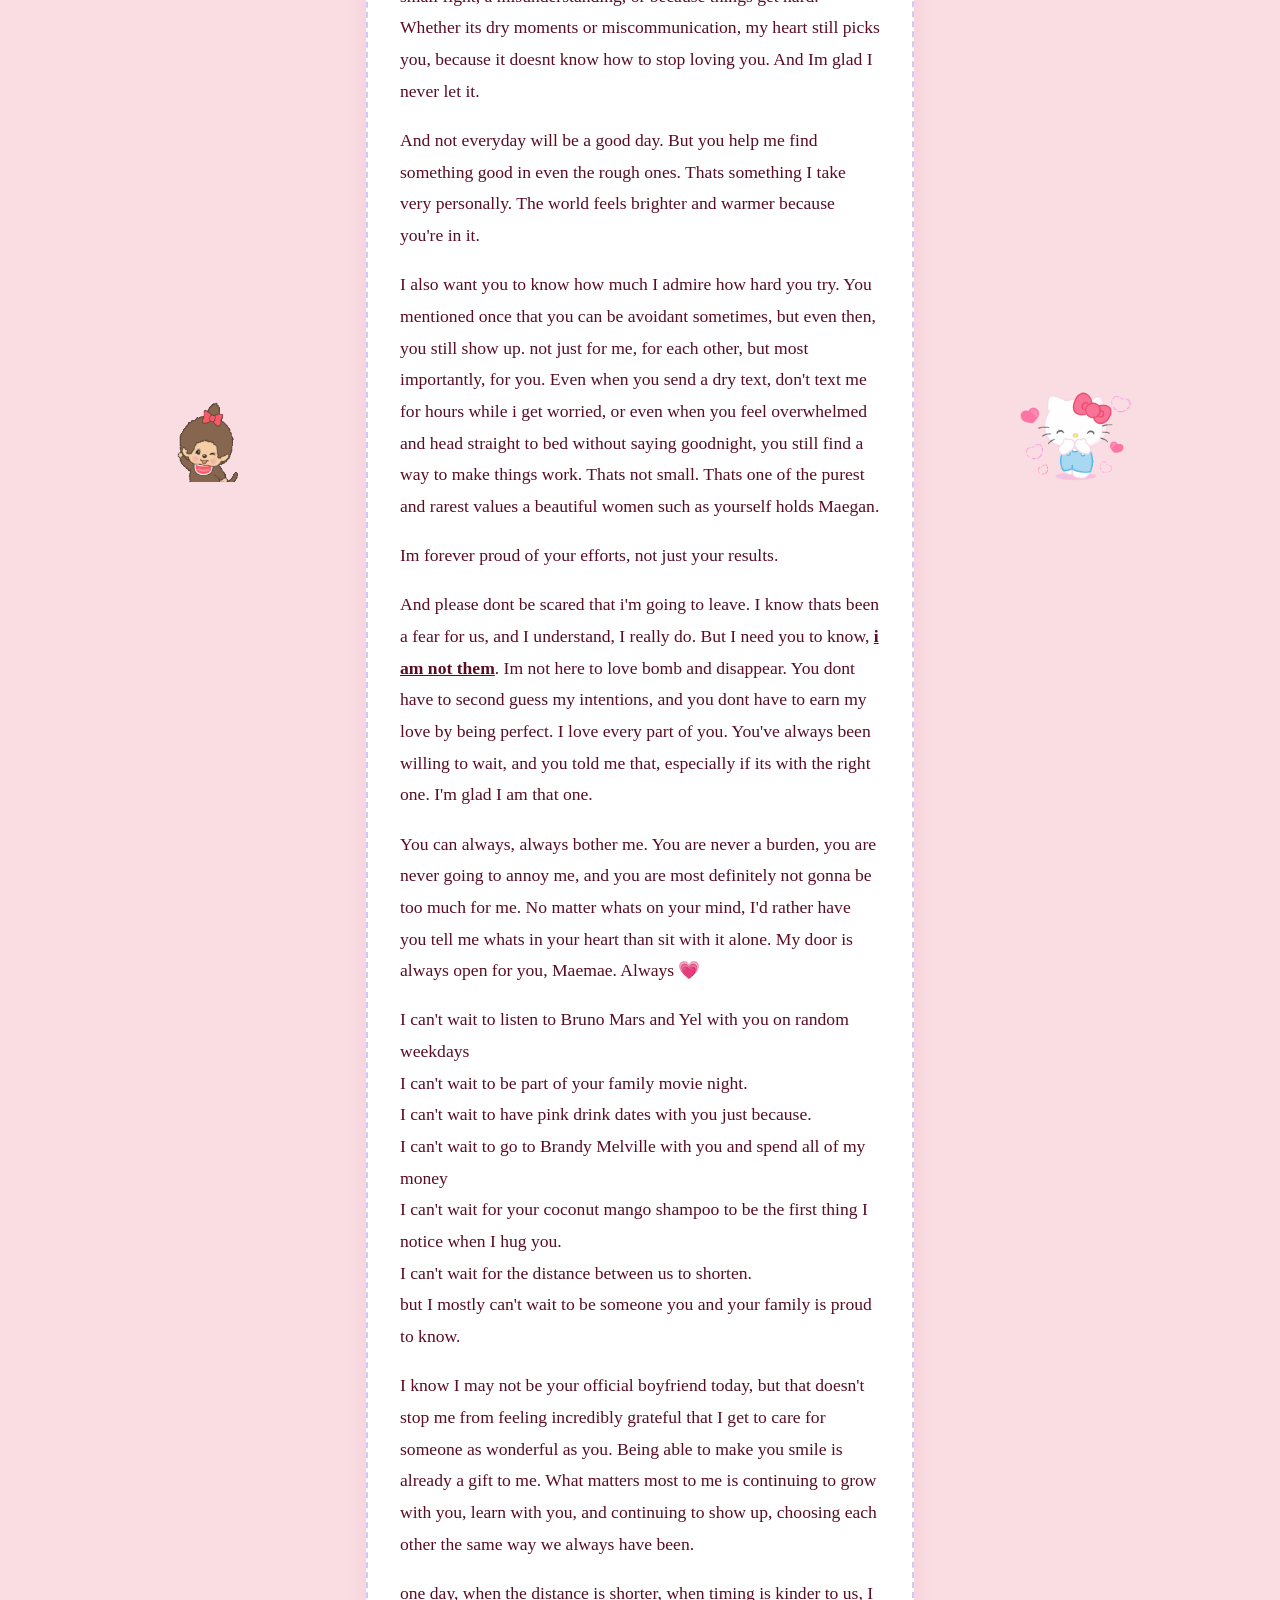
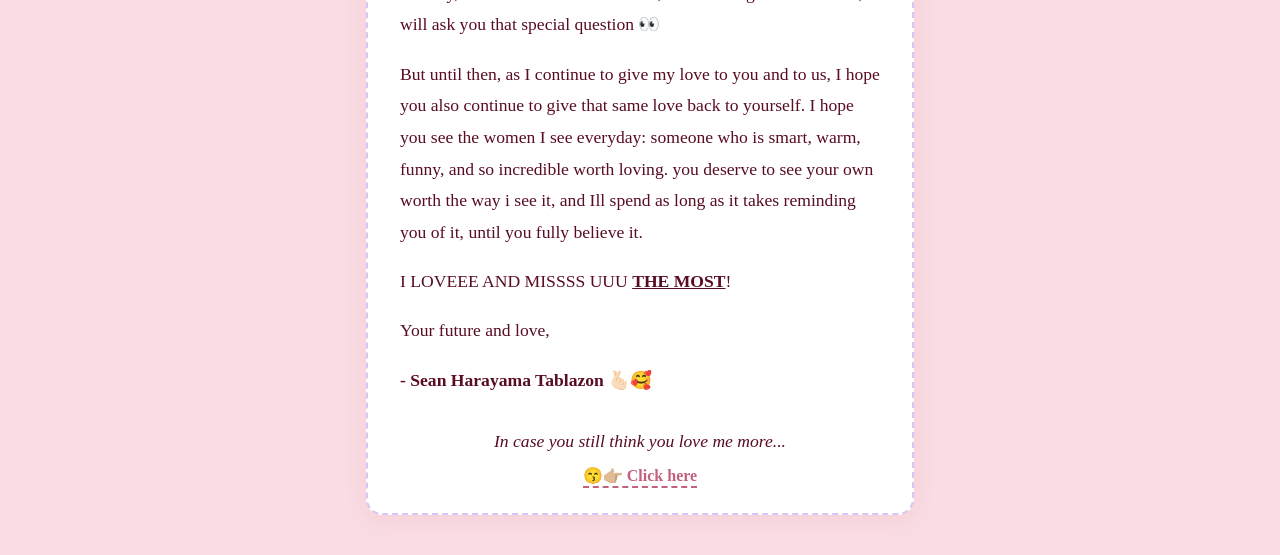
==== commit 3ad5923b: "Update index.html" ====
--- a/index.html
+++ b/index.html
@@ -125,11 +125,12 @@
 
                 -->
                 <p>
-                    Thank you for all of it, Maegan. Thank you for the late nights you stayed on call even when you were tired. 
-                    Thank you for always doing questions with me, for letting me vent, and the 
+                    Thank you for all of it, Maemae. Thank you for the late nights you stayed on call even when you were tired. 
+                    Thank you for always doing questions with me, for letting us vent, and the 
                     random conversations that somehow turned into the most meaningful ones. 
                     And thank you for being the reason I get to smile more, because seeing ur notification pop up genuinely makes my heart melt every time.
-                    But really, thank you for showing me what it looks like when someone actually cares, not in a perfect way, but in a real way.
+                    But really, thank you for showing me what it looks like when someone actually cares, not in a perfect way, but in a real way. 
+                    I promise to be extra gentle with your heart. Always.
                 </p>
                 <p>
                     I know I may not be the first person to make you laugh, or the first person to stay up late talking about life issues, 
@@ -166,11 +167,6 @@
                 </p>
                 <p>
                     Im forever proud of your efforts, not just your results.
-                </p>
-                <p>
-                    I dont take it for granted that you let me in. 
-                    I know you dont open up to just anyone, and the fact that you've 
-                    shared your heart with me, means everything. I promise to be extra gentle with your heart. Always.
                 </p>
                 <p>
                     And please dont be scared that i'm going to leave. I know thats been a fear for us, and I understand, I really do. 
@@ -205,18 +201,20 @@
                     I can't wait for the distance between us to shorten. <br/>
                     but I mostly can't wait to be someone you and your family is proud to know.<br/>
                 </p>
-                <p>
+                <p> 
+                    <!--
                     Throughout all of the random bullshit we go through, I want to go through it with only you. 
                     Because for once, I found someone that makes every rough moment worth getting through with. 
                     You make it feel right.
-                    <!--
+                    
                     theres nothing I want more than to spend every moment with my future girlfriend, my future wife, 
                     and the one who makes my world feel right.
                     -->
                 </p>
                 <p>
-                    I dont want to rush us into something before life gives us the right moment. 
-                    I dont need a title tomorrow to know what you mean to me today.
+                    I know I may not be your official boyfriend today, 
+                    but that doesn't stop me from feeling incredibly grateful that I get to care for someone as wonderful as you. 
+                    Being able to make you smile is already a gift to me.
                     What matters most to me is continuing to grow with you, learn with you, 
                     and continuing to show up, choosing each other the same way we always have been.
                 </p>
@@ -231,11 +229,7 @@
                     you deserve to see your own worth the way i see it, and Ill spend as long as 
                     it takes reminding you of it, until you fully believe it.
                 </p>
-                <p>
-                    I just hope you never forget how deeply loved, appreciated, and cherished you are to me. 
-                    and that we soon will be together 🍊
-                </p>
-                <p> I LOVEEE AND MISSSS YOU <strong><u>THE MOST</u></strong>!</p>
+                <p> I LOVEEE AND MISSSS UUU <strong><u>THE MOST</u></strong>!</p>
                 <p>
                     Your future and love, <br/>
                 </p>
@@ -288,4 +282,4 @@
             });
         </script>
     </body>
-</html>+</html>
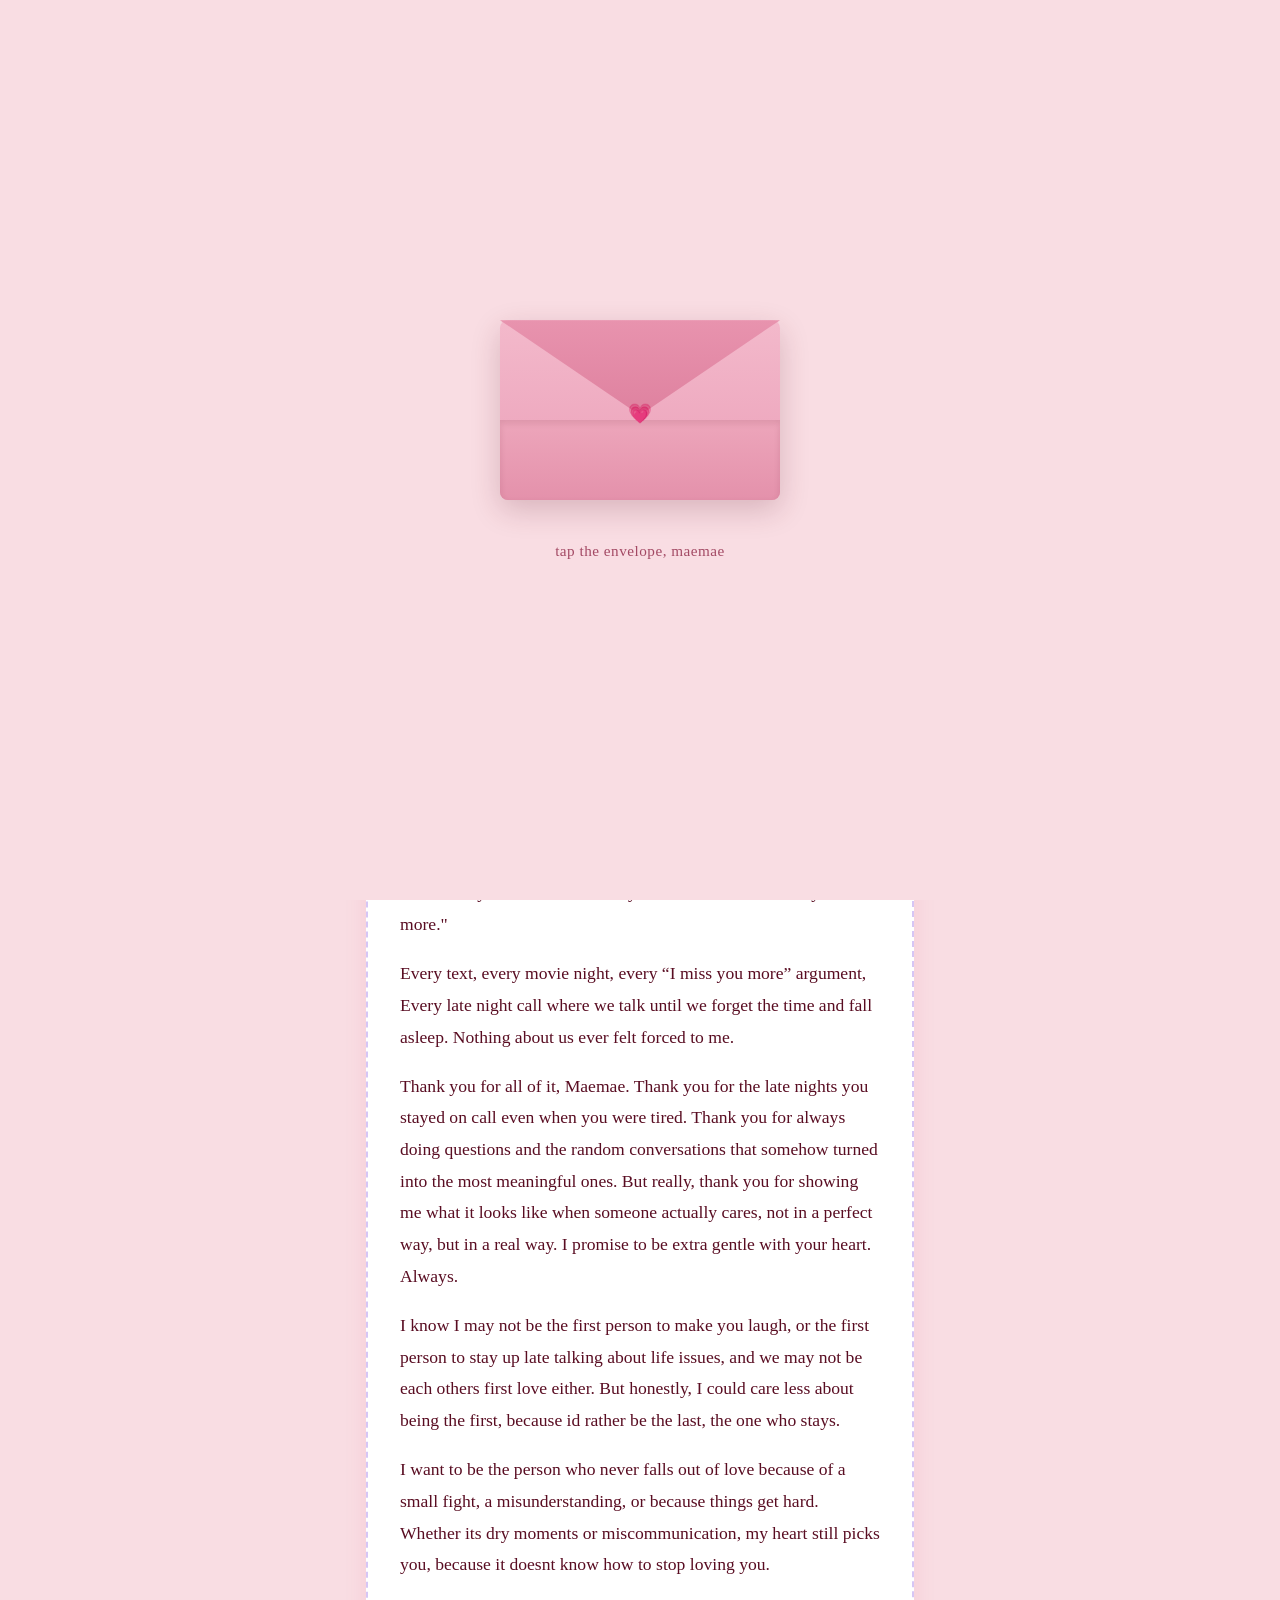
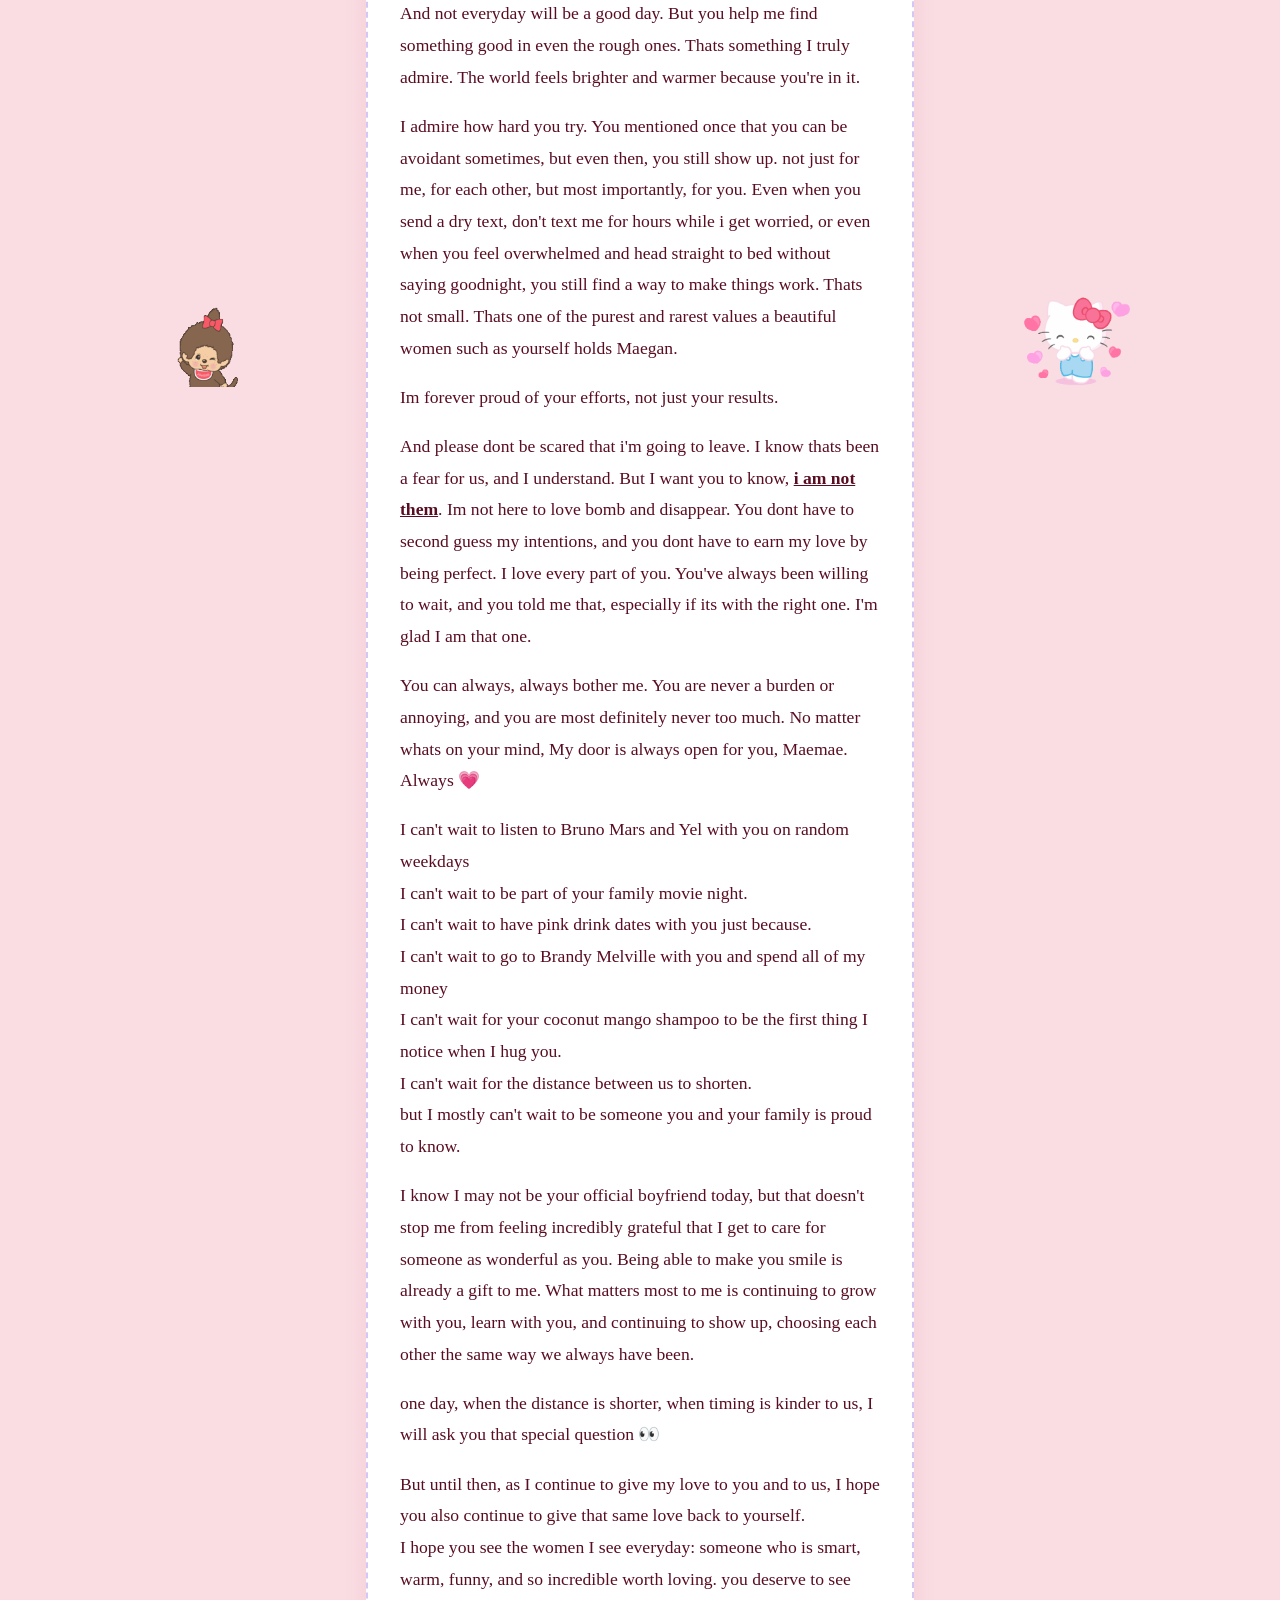
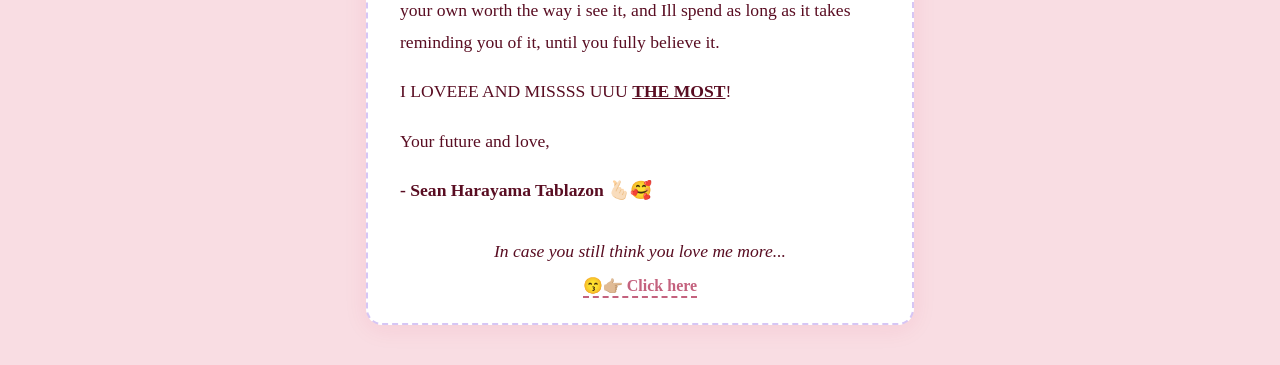
==== commit b0ab8e2c: "Refactor love letter for clarity and conciseness Removed redundant phrases and improved clarity in t" ====
--- a/index.html
+++ b/index.html
@@ -107,7 +107,7 @@
                 <p>
                     Its actually kind of funny, when we were still just friends catching up every now and then, we'd both talk about how hard love was. 
                     How we couldn't seem to find it. And the whole time, it was right in front of us. I love how we started as friends, 
-                    how we went from "I care about you more" to "I miss you more" to now "I love you more." I wouldn't change how any of it happened.
+                    how we went from "I care about you more" to "I miss you more" to now "I love you more."
                 </p>
                 <!-- 
                 <p>
@@ -117,7 +117,7 @@
                 </p>
                 -->
                 <p>
-                    Every text, every movie night, every “I miss you more” argument that neither of us will ever let the other win. 
+                    Every text, every movie night, every “I miss you more” argument,  
                     Every late night call where we talk until we forget the time and fall asleep. Nothing about us ever felt forced to me. 
                 </p>
                 <!--- lines archived in paragraph below:
@@ -126,9 +126,8 @@
                 -->
                 <p>
                     Thank you for all of it, Maemae. Thank you for the late nights you stayed on call even when you were tired. 
-                    Thank you for always doing questions with me, for letting us vent, and the 
+                    Thank you for always doing questions and the 
                     random conversations that somehow turned into the most meaningful ones. 
-                    And thank you for being the reason I get to smile more, because seeing ur notification pop up genuinely makes my heart melt every time.
                     But really, thank you for showing me what it looks like when someone actually cares, not in a perfect way, but in a real way. 
                     I promise to be extra gentle with your heart. Always.
                 </p>
@@ -140,11 +139,11 @@
                 <p>
                     I want to be the person who never falls out of love because of a small fight, a misunderstanding, or because things get hard. 
                     Whether its dry moments or miscommunication,
-                    my heart still picks you, because it doesnt know how to stop loving you. And Im glad I never let it.
+                    my heart still picks you, because it doesnt know how to stop loving you.
                 </p>
                 <p>
                     And not everyday will be a good day. But you help me find something good in even the rough ones. Thats 
-                    something I take very personally. The world feels brighter and warmer because you're in it.
+                    something I truly admire. The world feels brighter and warmer because you're in it.
                 </p>
                 <!-- 
                 <p>
@@ -158,7 +157,7 @@
                 </p>
                 -->
                 <p>
-                    I also want you to know how much I admire how hard you try. You mentioned once that you can be avoidant sometimes, 
+                    I admire how hard you try. You mentioned once that you can be avoidant sometimes, 
                     but even then, you still show up. not just for me, for each other, but most importantly, for you. 
                     Even when you send a dry text, don't text me for hours while i get worried, or even when you feel overwhelmed and 
                     head straight to bed without saying goodnight, 
@@ -169,17 +168,17 @@
                     Im forever proud of your efforts, not just your results.
                 </p>
                 <p>
-                    And please dont be scared that i'm going to leave. I know thats been a fear for us, and I understand, I really do. 
-                    But I need you to know, <u><strong>i am not them</strong></u>. Im not here to love bomb and disappear. 
+                    And please dont be scared that i'm going to leave. I know thats been a fear for us, and I understand. 
+                    But I want you to know, <u><strong>i am not them</strong></u>. Im not here to love bomb and disappear. 
                     You dont have to second guess my intentions, and you dont have to earn my love by being perfect. I love every part of you. 
                     You've always been willing to wait, and you told me that, especially if its with the right one. I'm glad I am that one.
                 </p>
                 <p>
-                    You can always, always bother me. You are never a burden, you are never going to annoy me, and you 
-                    are most definitely not gonna be too much for me. No matter whats on your mind, I'd rather have 
-                    you tell me whats in your heart than sit with it alone. My door is always open for you, Maemae. Always 💗
-                </p>
-                <!--
+                    You can always, always bother me. You are never a burden or annoying, and you 
+                    are most definitely never too much. No matter whats on your mind,  My door is always open for you, Maemae. Always 💗
+                </p>
+                <!-- I'd rather have 
+                    you tell me whats in your heart than sit with it alone.
                 <p>
                     And I hope you know, Im not saying all of this just to sound sweet or to make some perfect love letter. 
                     but because my heart knows the right things to say when it involves you. 
@@ -223,7 +222,7 @@
                 </p>
                 <p>
                     But until then, as I continue to give my love to you and to us, 
-                    I hope you also continue to give that same love back to yourself. 
+                    I hope you also continue to give that same love back to yourself. <br>
                     I hope you see the women I see everyday: someone who is smart, warm, 
                     funny, and so incredible worth loving. 
                     you deserve to see your own worth the way i see it, and Ill spend as long as 
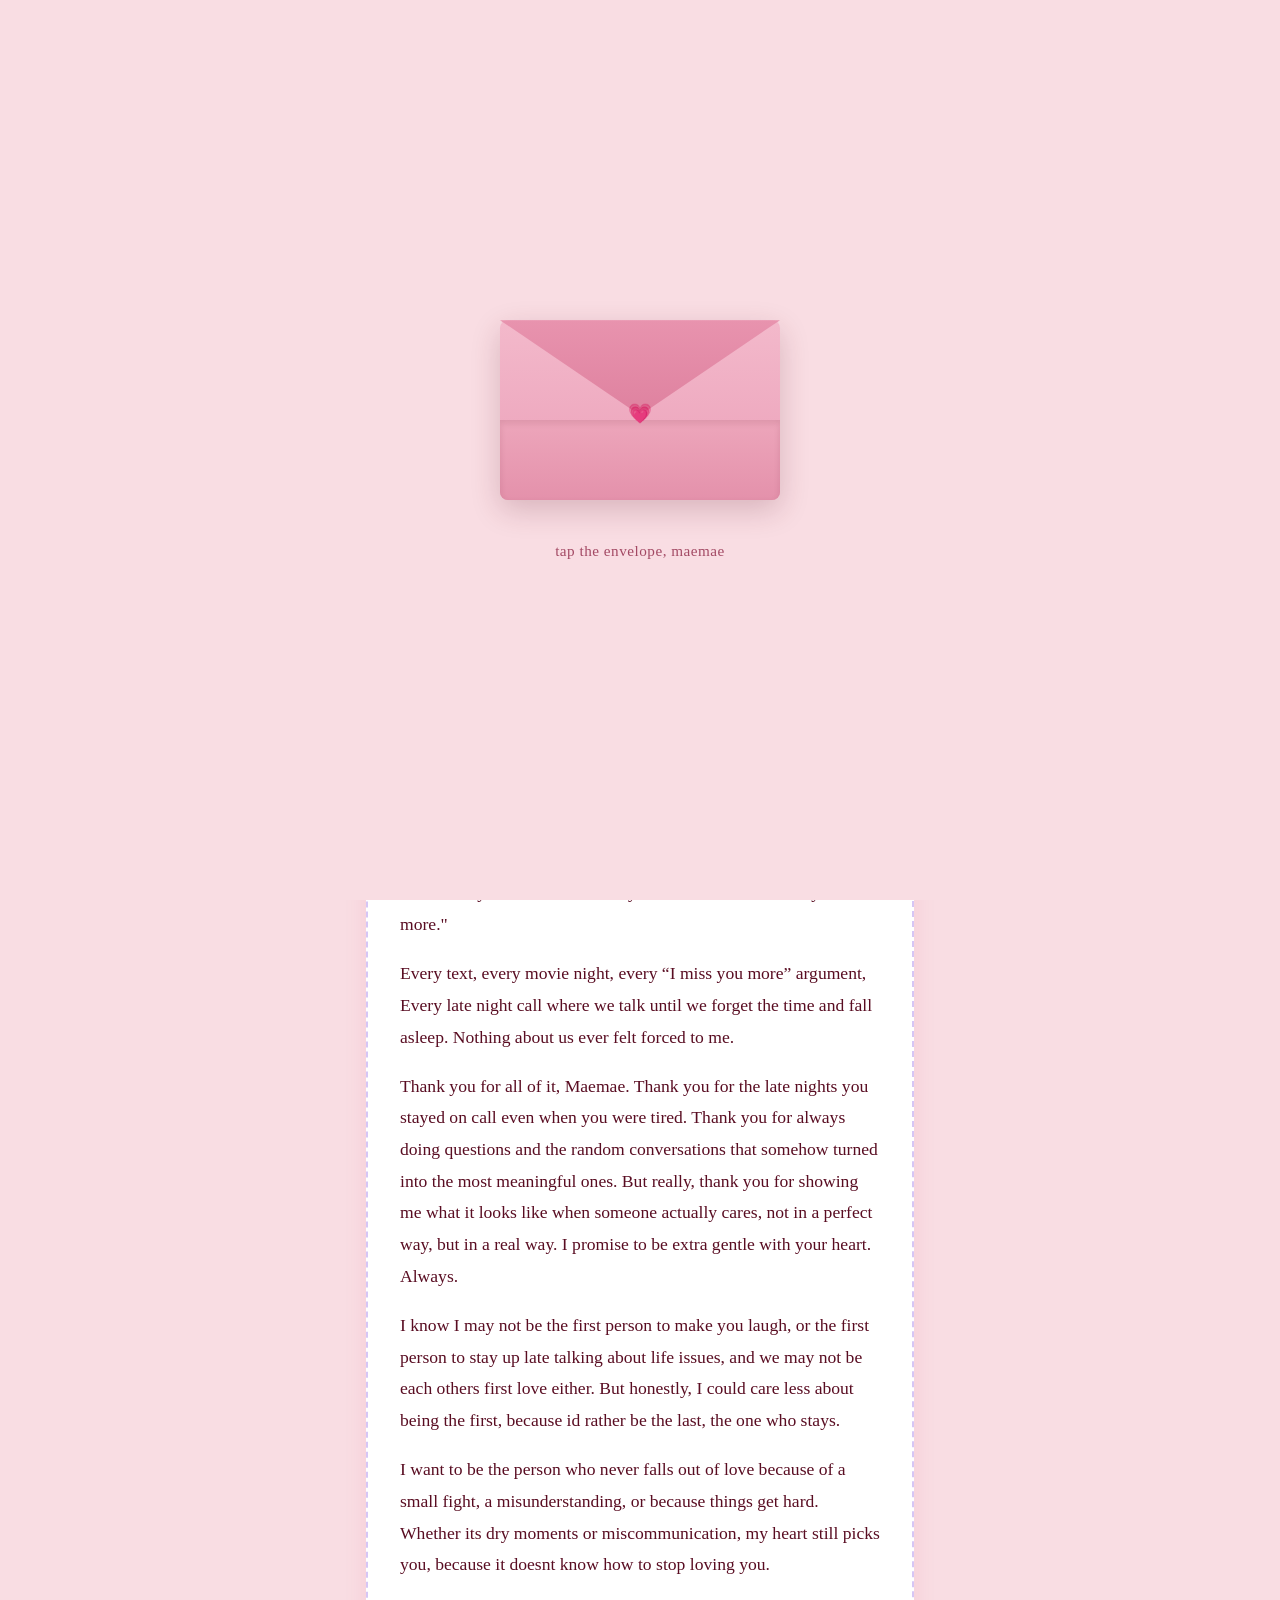
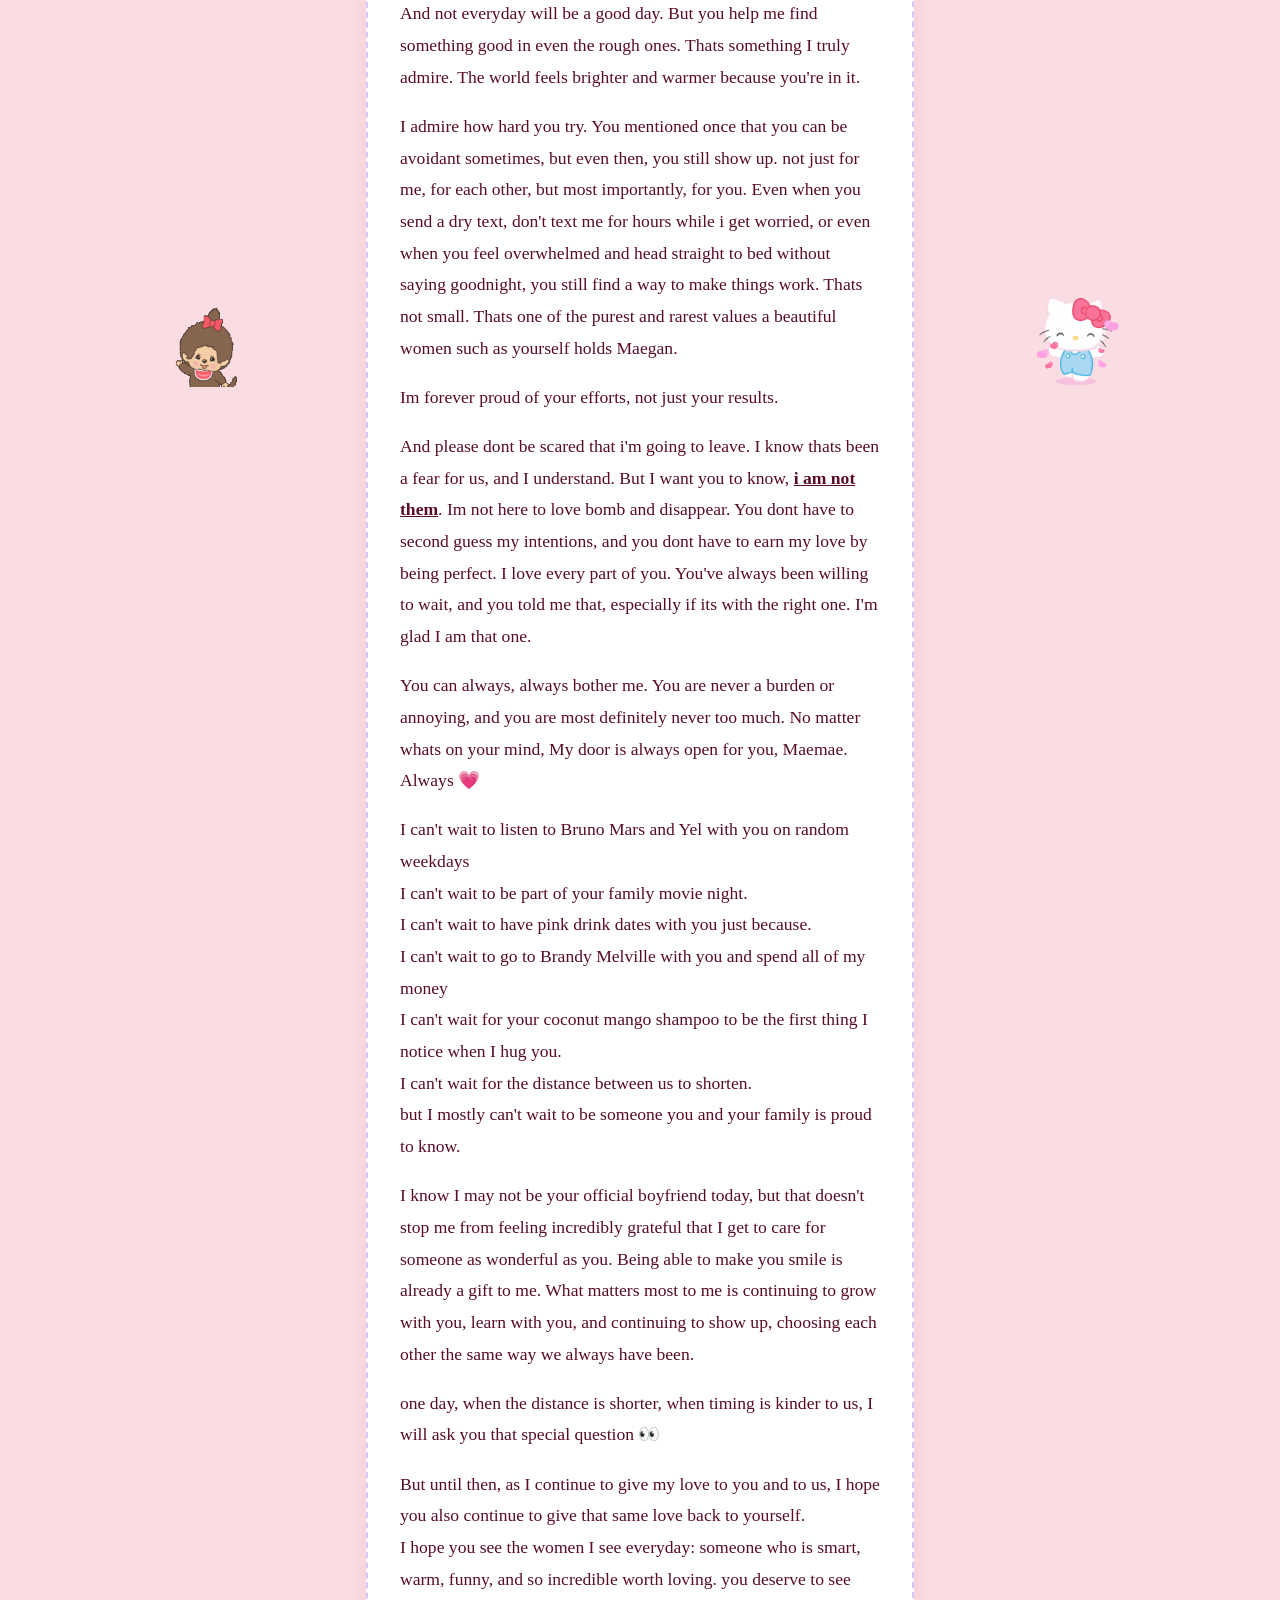
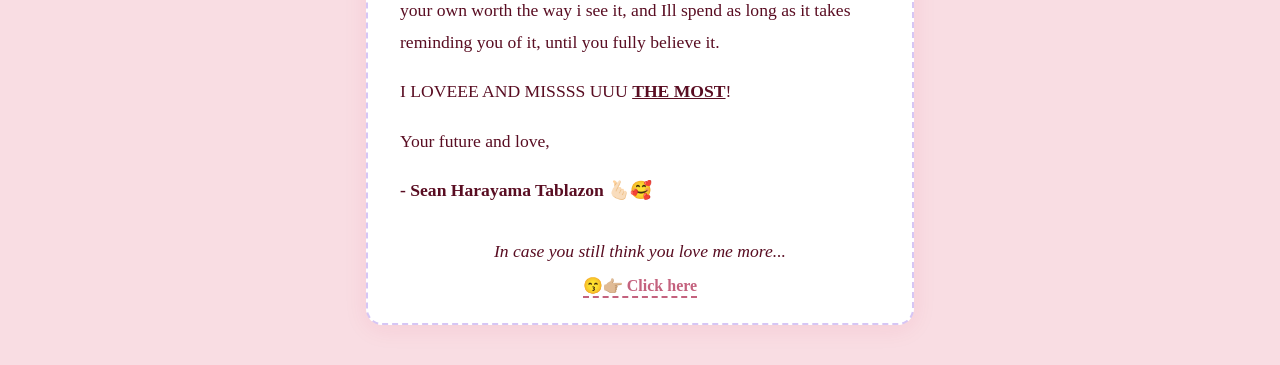
==== commit 3cbbdce4: "Add files via upload" ====
--- a/index.html
+++ b/index.html
@@ -281,4 +281,4 @@
             });
         </script>
     </body>
-</html>
+</html>
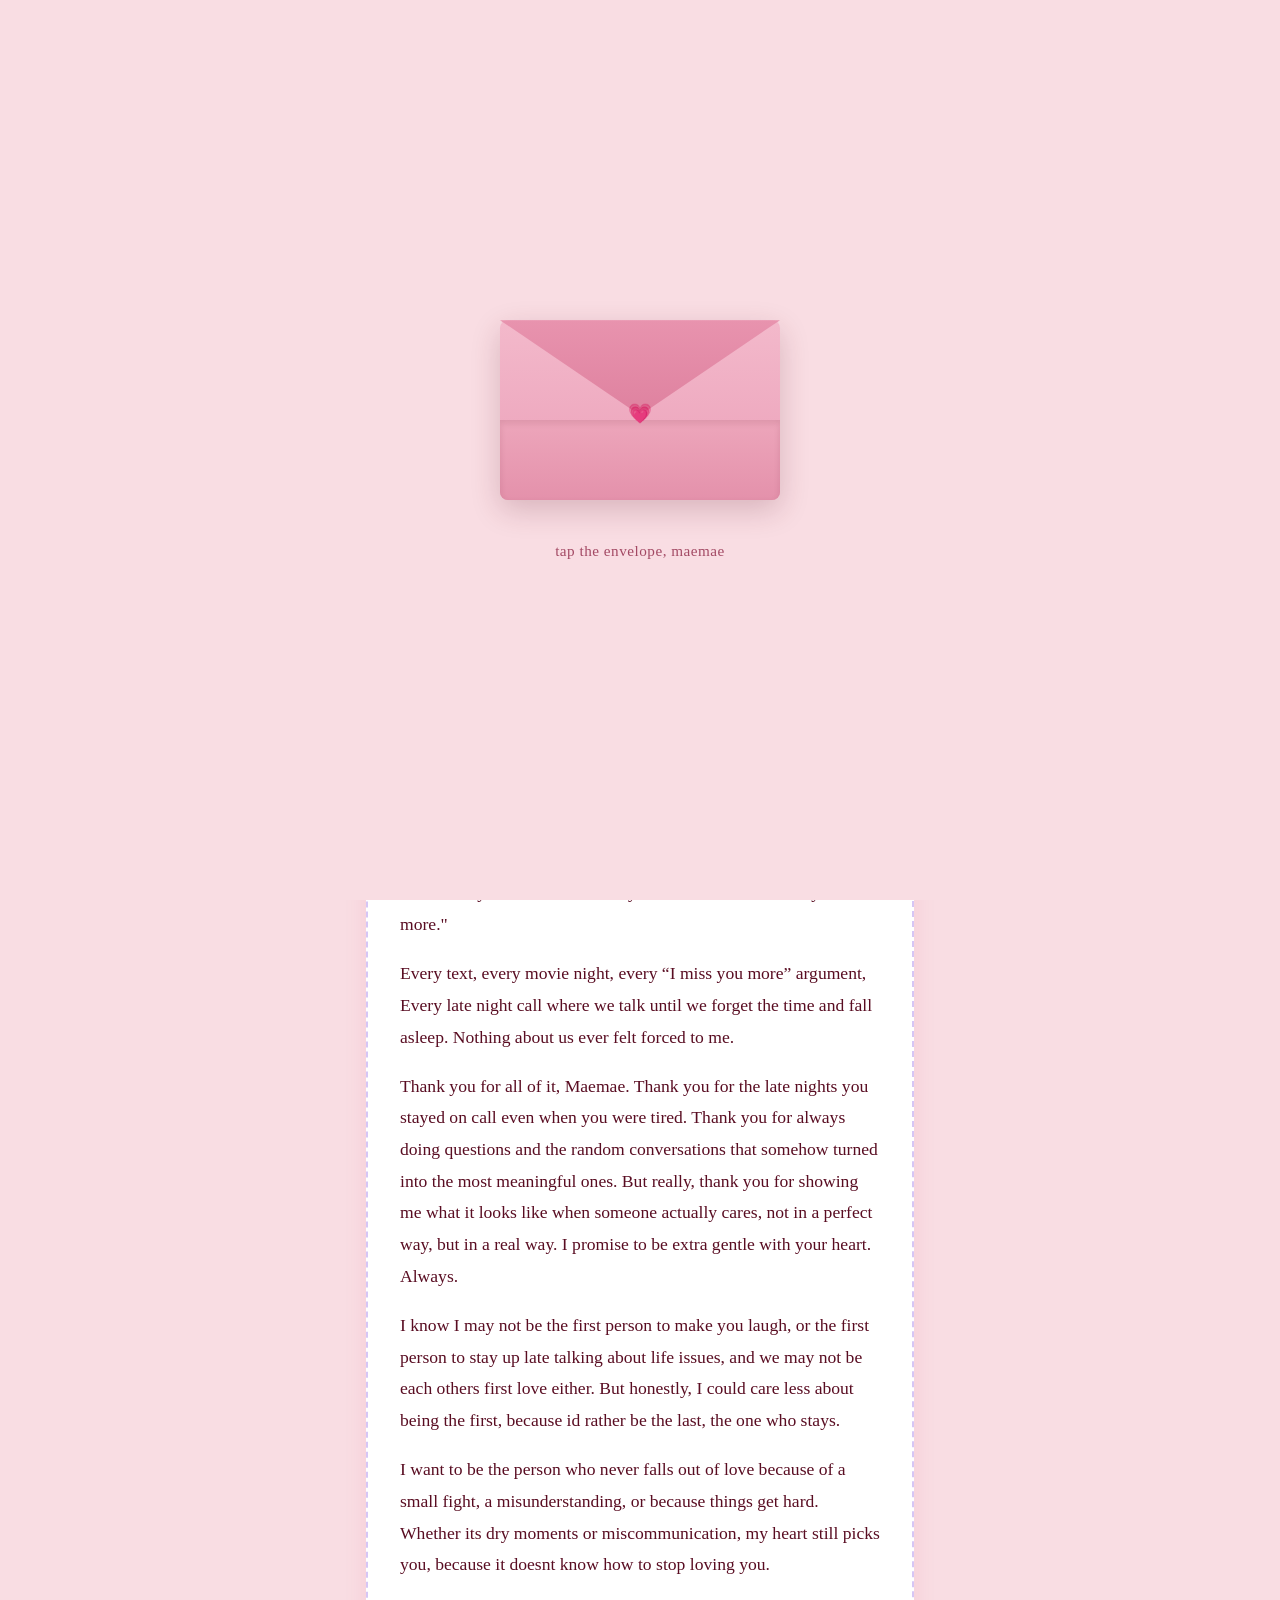
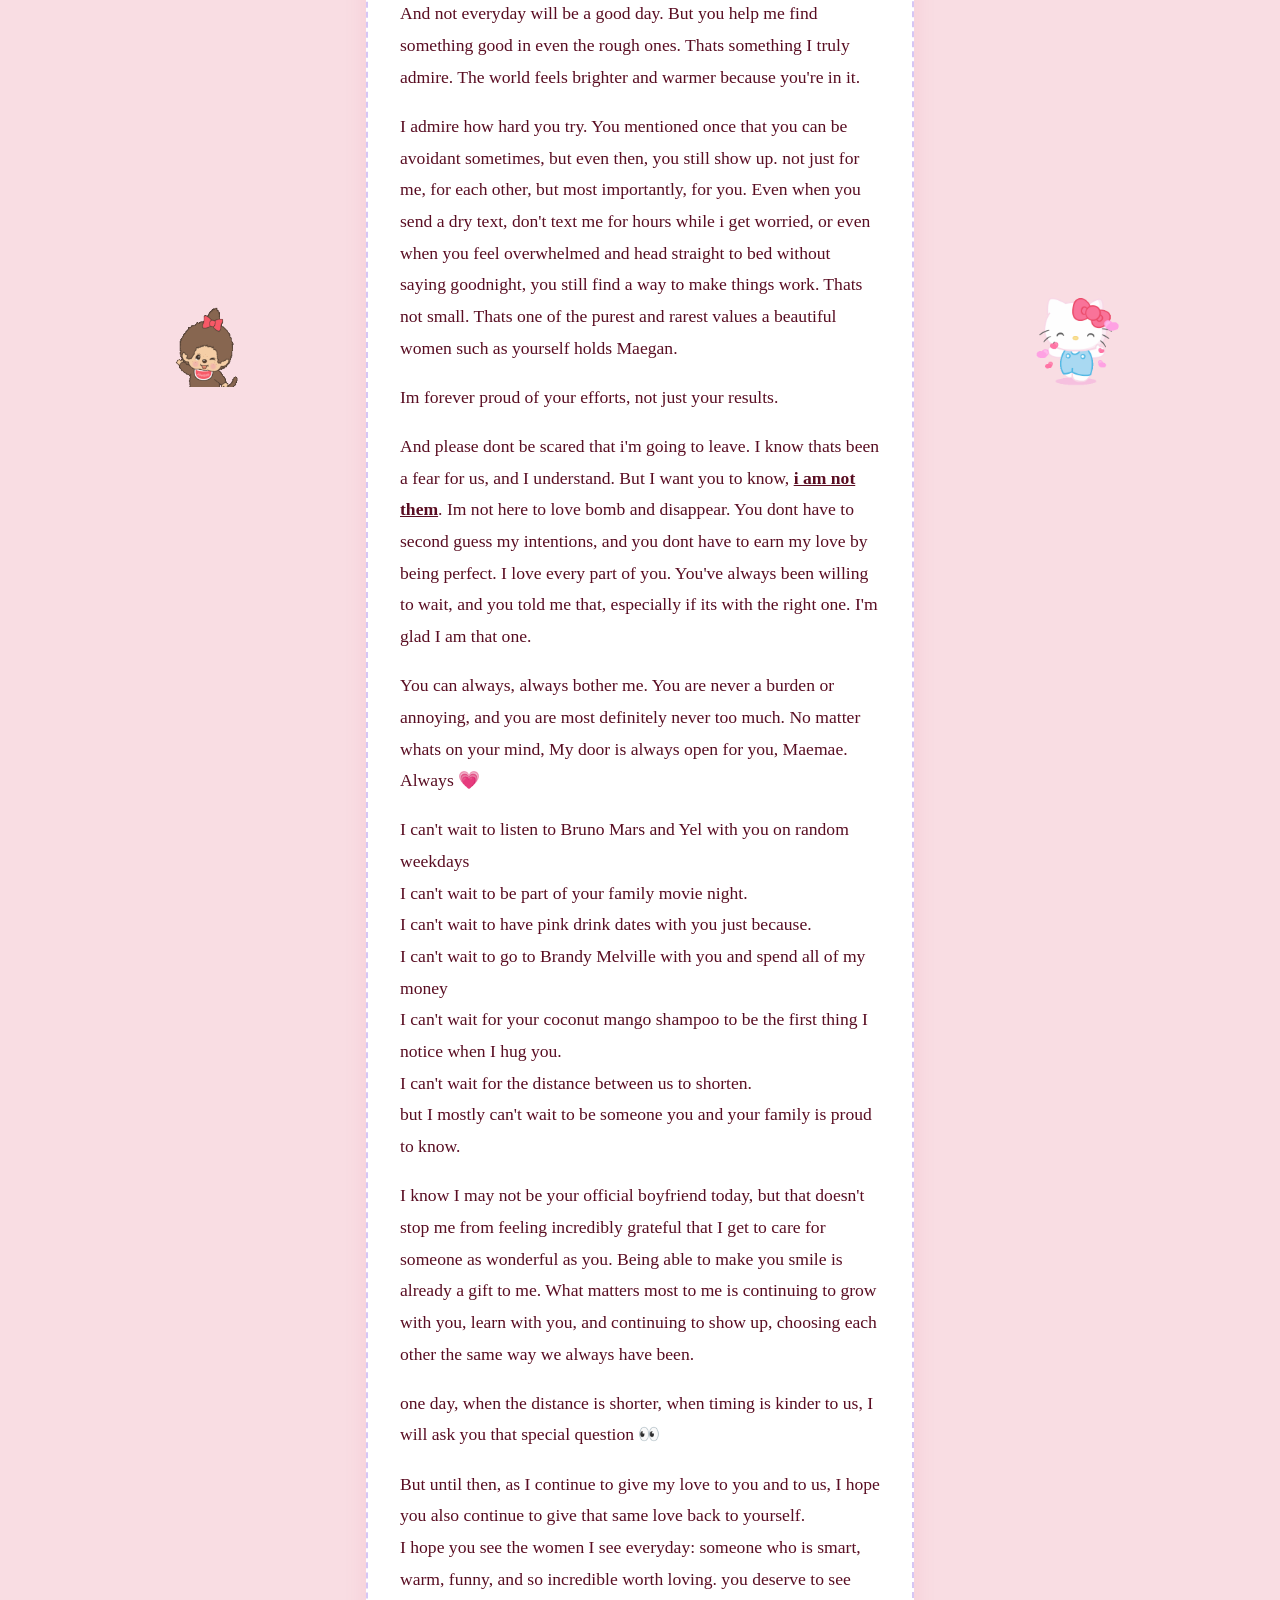
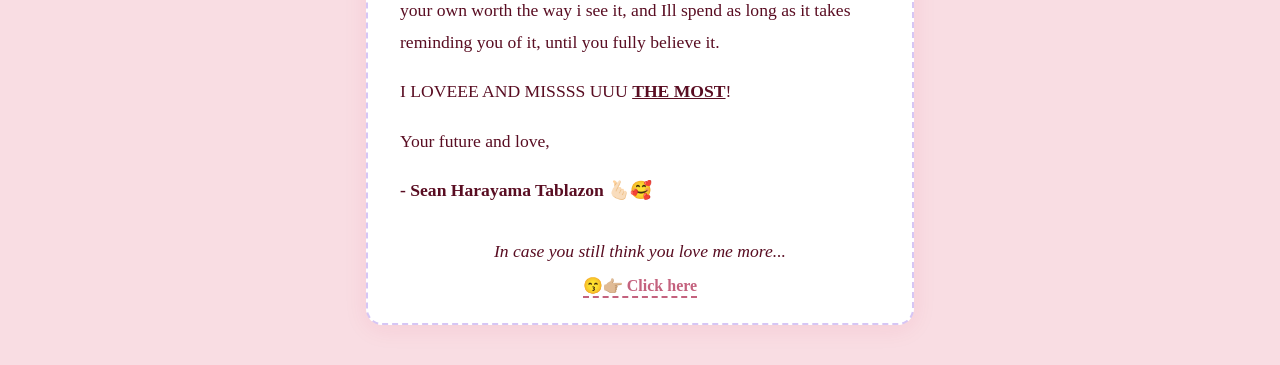
==== commit c6e503b5: "Update index.html" ====
--- a/index.html
+++ b/index.html
@@ -281,4 +281,4 @@
             });
         </script>
     </body>
-</html>+</html>
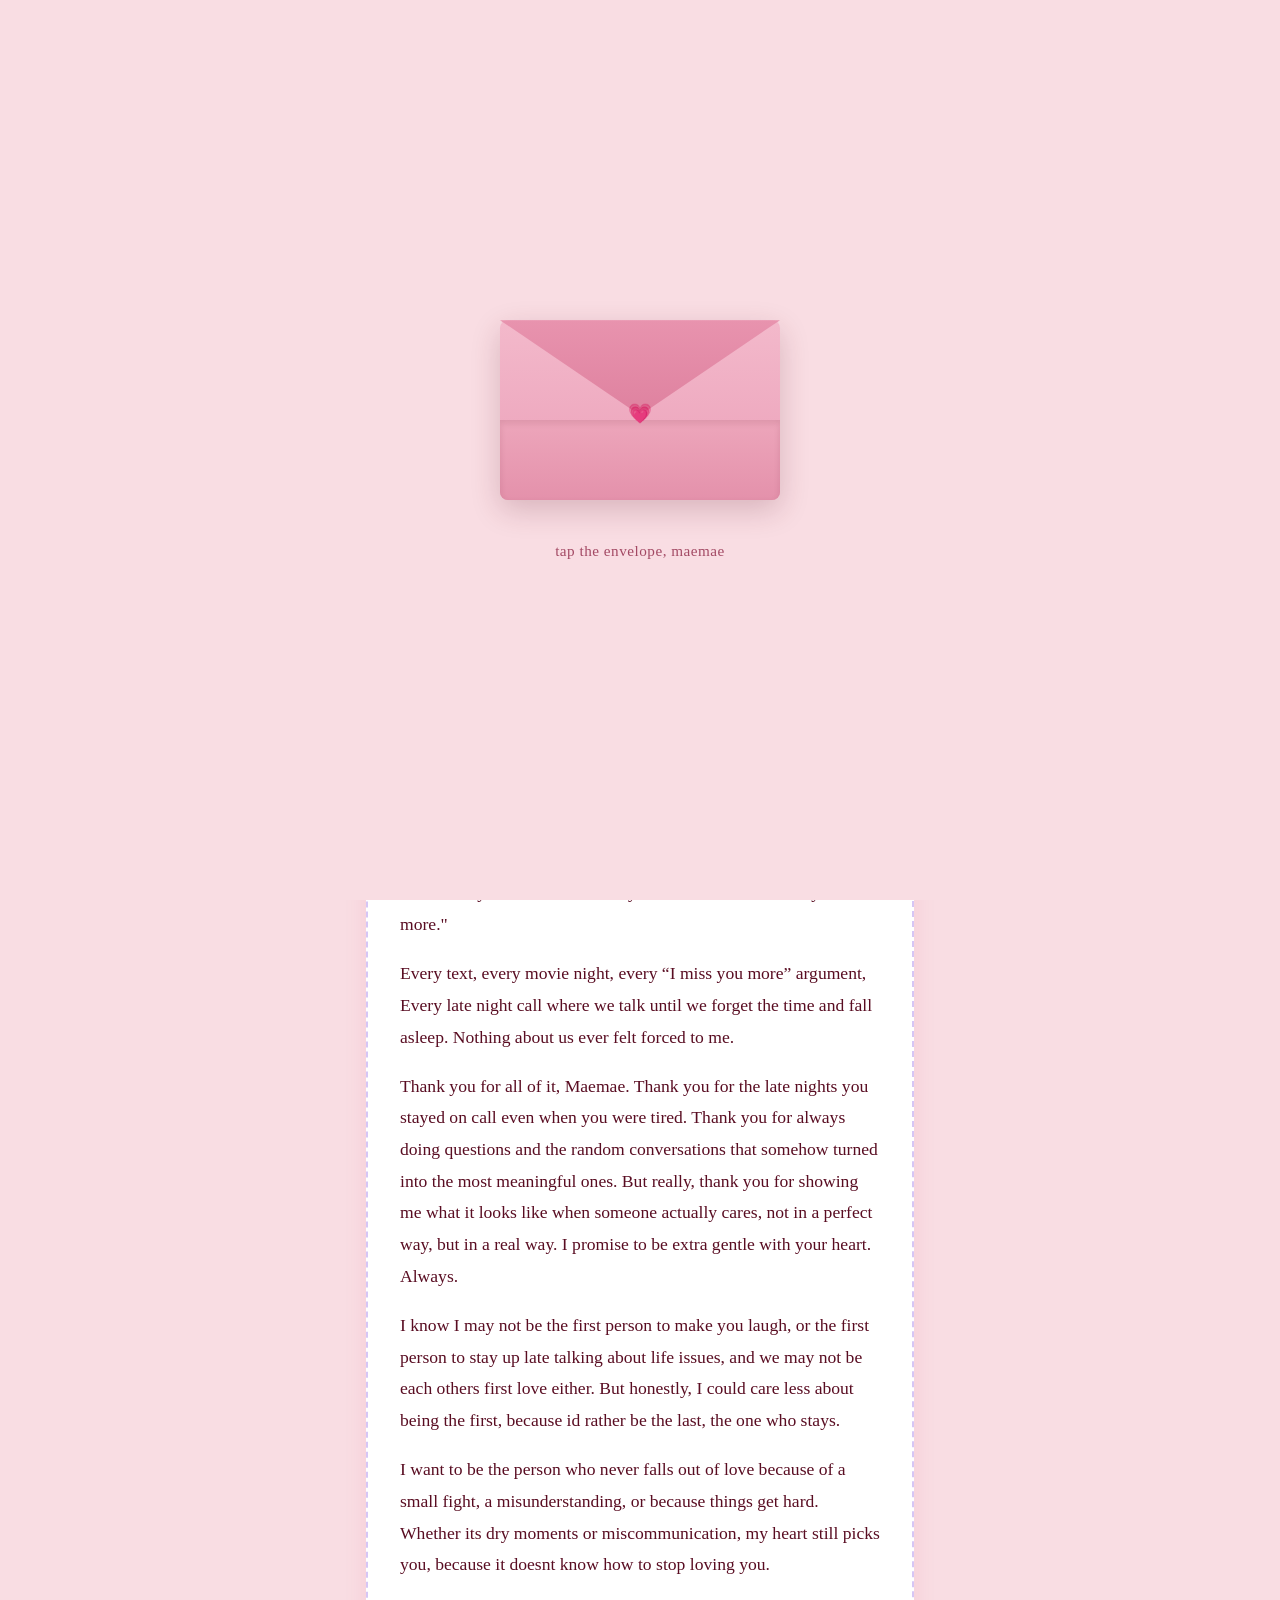
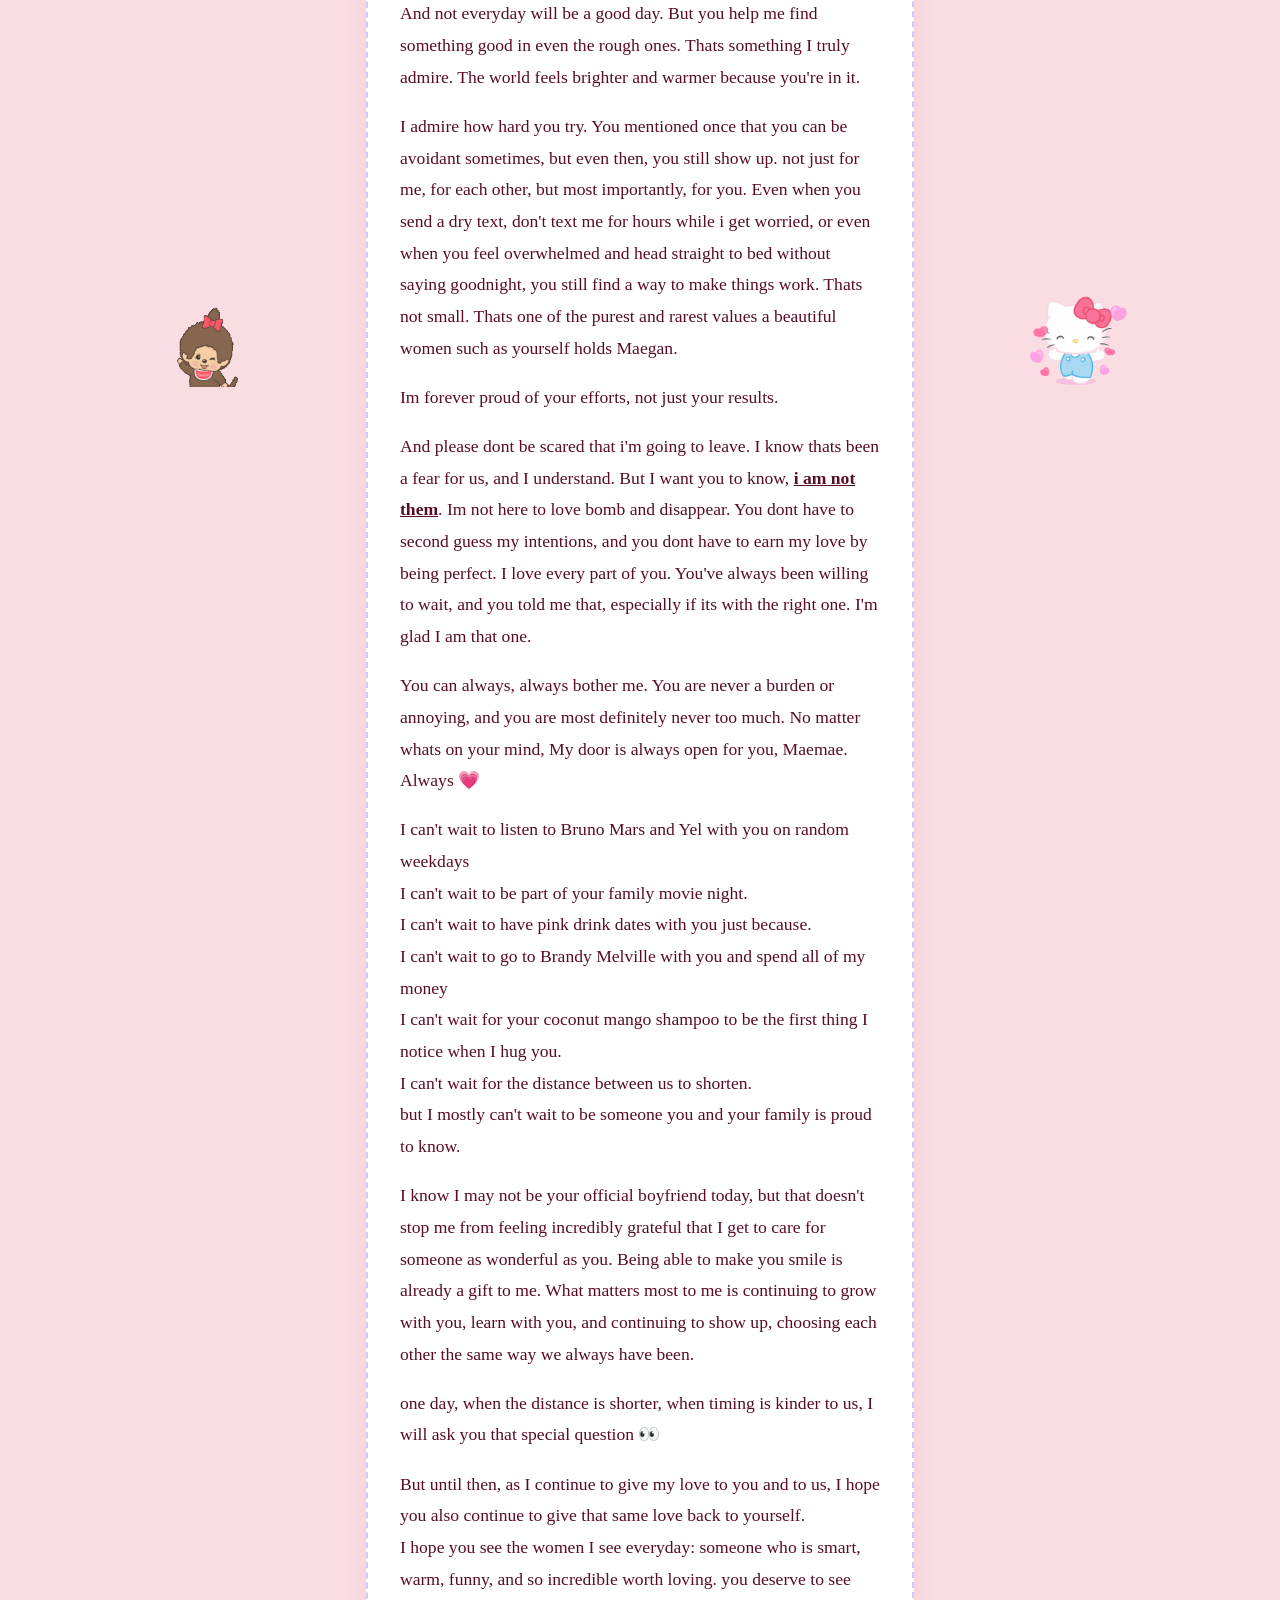
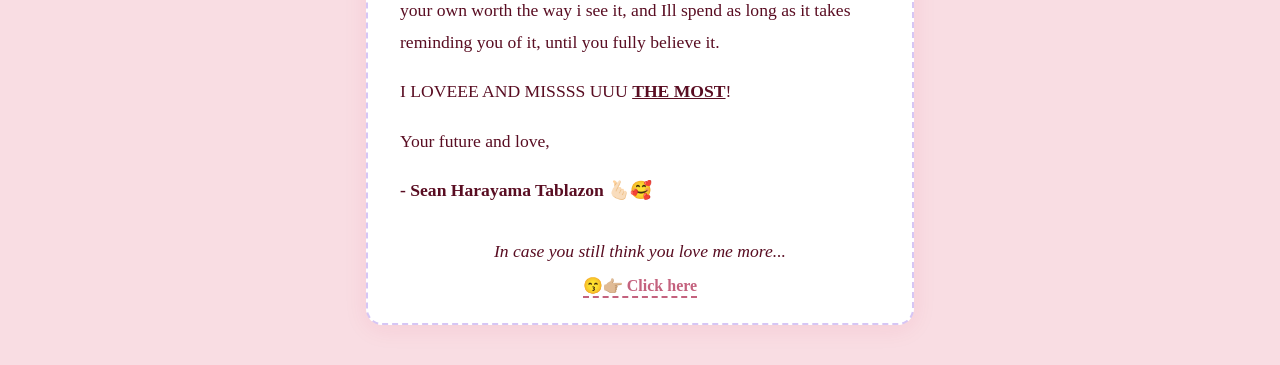
==== commit c31cf6fd: "Update index.html" ====
--- a/index.html
+++ b/index.html
@@ -92,7 +92,7 @@
             <!-- entire letter text itself -->
             <div class="letter">
 
-                <h3>Dear Meagan Li,</h3><br /><br />
+                <h3>Dear Maegan Li,</h3><br /><br />
             
                 <p>
                     This is your future and forever loving nerdy bf/huband, Sean 😙😎
